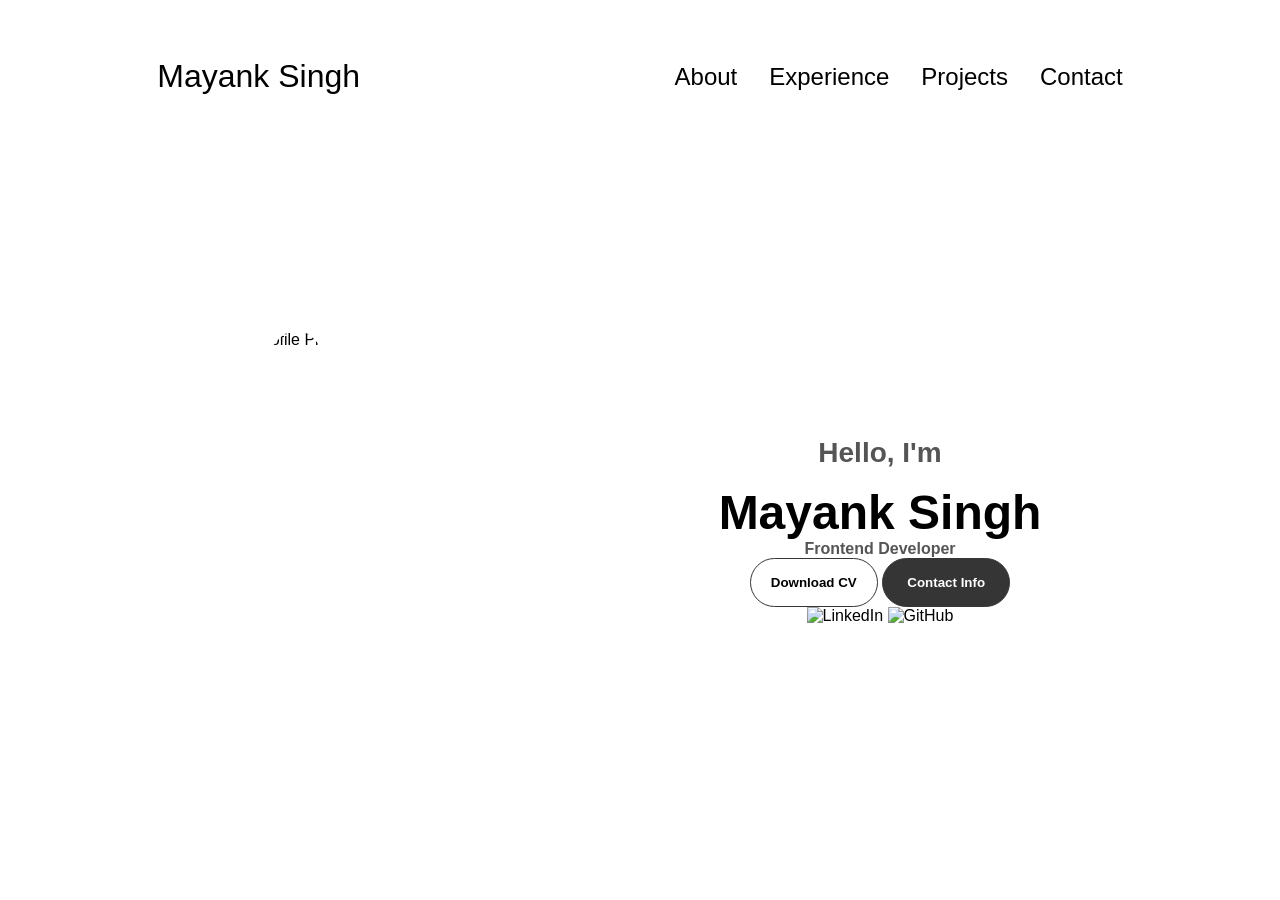
==== index.html @ 172399b9 "profile-icon" ====
<!DOCTYPE html>
<html lang="en">
<head>
    <meta charset="UTF-8">
    <meta name="viewport" content="width=device-width, initial-scale=1.0">
    <title>My Portfolio</title>
    <link rel="stylesheet" href="/style.css">
    <link rel="stylesheet" href="/mediaqueries.css">
</head>
<body>
    <nav id="desktop-nav">
        <div class="logo">Mayank Singh</div>
        <div>
            <ul class="nav-links">
                <li><a href="#about">About</a></li>
                <li><a href="#experience">Experience</a></li>
                <li><a href="#projects">Projects</a></li>
                <li><a href="#contact">Contact</a></li>
            </ul>
        </div>
    </nav>
    <nav id="hamburger-nav">
        <div class="logo">Mayank Singh</div>
        <div class="hamburger-menu">
            <div class="hamburger-icon" onclick="toggleMenu()">
                <span></span>
                <span></span>
                <span></span>
            </div>
            <div class="menu-links">
                <li><a href="#about" onclick="toggleMenu()">About</a></li>
                <li><a href="#experience" onclick="toggleMenu()">Experience</a></li>
                <li><a href="#projects" onclick="toggleMenu()">Projects</a></li>
                <li><a href="#contact" onclick="toggleMenu()">Contact</a></li>
            </div>
        </div>
    </nav>
    <section id="profile">
        <div class="section_pic-container">
            <img src="https://imgs.search.brave.com/y-E9HTFDpnMgEq_6qhZ66_zapUkq93mqFGYpYQMJyUY/rs:fit:860:0:0:0/g:ce/aHR0cHM6Ly93YWxs/cGFwZXJzLmNvbS9p/bWFnZXMvaGQvY29v/bC1wcm9maWxlLXBp/Y3R1cmVzLW1vbmtl/eS1mYWNlLTBqeHdt/cTZicG0zaHM5Y2Iu/anBn" alt="Profile Picture" id="profile-img">
        </div>
        <div class="section_text">
            <p class="section_text_p1">Hello, I'm</p>
            <h1 class="title">Mayank Singh</h1>
            <p class="section_text_p2">Frontend Developer</p>
            <div class="btn-conainer">
                <button class="btn btn-color-2">Download CV</button>
                <button class="btn btn-color-1">Contact Info</button>
            </div>
            <div id="social-container">
                <img src="https://imgs.search.brave.com/wqAbsiHRyb43tlhOu4LuTJ__bdHz9TPWfV0F_RDxjW0/rs:fit:860:0:0:0/g:ce/aHR0cHM6Ly9jZG4u/cGl4YWJheS5jb20v/cGhvdG8vMjAxNi8x/MS8xOC8xMS8xNi9z/b2NpYWwtMTgzNDAx/MV82NDAucG5n" alt="LinkedIn" class="icon">
                <img src="https://imgs.search.brave.com/POhcH6NrVt-nquNh_2vb5QDR-h5LNlC0YCgKepzijyQ/rs:fit:860:0:0:0/g:ce/aHR0cHM6Ly9jZG4u/cGl4YWJheS5jb20v/cGhvdG8vMjAyMS8w/OS8xMS8xMi8xNy9n/aXRodWItNjYxNTQ1/MV82NDAucG5n" alt="GitHub" class="icon">
            </div>
        </div>
    </section>
    <script src="/script.js"></script>
</body>
</html>
---- style.css ----
/* GENERAL STYLING */

* {
  margin: 0;
  padding: 0;
}

body {
  font-family: "poppins", sans-serif;
}

html {
  scroll-behavior: smooth;
}

p {
  color: rgb(85, 85, 85);
}

/* TRANSITIONS */

a, 
.btn {
  transition: all 300ms ease;
}

/* DESKTOP NAV */

nav, .nav-links {
  display: flex;
}

nav {
  justify-content: space-around;
  align-items: center;
  height: 17vh;
}

.nav-links {
  gap: 2rem;
  list-style: none;
  font-size: 1.5rem;
}

a {
  text-decoration: none;
  color: black;
  text-decoration-color: white;
}

a:hover {
  color: grey;
  text-decoration: underline;
  text-underline-offset: 1rem;
  text-decoration-color: rgb(181, 181, 181);
}

.logo {
  font-size: 2rem;
}
.logo:hover {
  cursor: default;
}

/* HAMBURGER MENU */

#hamburger-nav {
  display: none;
}

.hamburger-menu {
  position: relative;
  display: inline-block;
}

.hamburger-icon {
  display: flex;
  flex-direction: column;
  justify-content: space-between;
  height: 24px;
  width: 30px;
  cursor: pointer;
}

.hamburger-icon span {
  height: 2px;
  width: 100%;
  background-color: black;
  transition: all 0.3 ease-in-out;
}

.menu-links {
  position: absolute;
  top: 100%;
  right: 0;
  background-color: white;
  width: fit-content;
  max-height: 0;
  overflow: hidden;
  transition: all 0.3s ease-in-out;
}

.menu-links a {
  display: block;
  padding: 10px;
  text-align: center;
  font-size: 1.5rem;
  color: black;
  text-decoration: none;
  transition: all 0.3s ease-in-out;
}

.menu-links li {
  list-style: none;
}

.menu-links.open {
  max-height: 300px;
}

.hamburger-icon.open span:first-child {
  transform: rotate(45deg) translate(10px, 5px);
}

.hamburger-icon.open span:nth-child(2) {
  opacity: 0;
}

.hamburger-icon.open span:last-child {
  transform: rotate(-45deg) translate(10px, -5px);
}

.hamburger-icon span:first-child {
  transform: none;
}

.hamburger-icon span:first-child {
  opacity: 1;
}

.hamburger-icon span:first-child {
  transform: none;
}


/* SECTION */

section {
  padding-top: 4vh;
  height: 96vh;
  margin: 0 10rem;
  box-sizing: border-box;
  min-height: fit-content;
}

.section-container {
  display: flex;
}

/* PROFILE SECTION */

#profile {
  display: flex;
  justify-content: center;
  gap: 5rem;
  height: 80vh;
}

.section_pic-container {
  display: flex;
  height: 400px;
  width: 400px;
  margin: auto 0;
}

#profile-img {
  border-radius: 48%;
}

.section_text {
  align-self: center;
  text-align: center;
}

.section_text p {
  font-weight: 600;
}

.section_text_p1 {
  text-align: center;
}

.section_text_p1 {
  font-size: 1.75rem;
  margin-bottom: 1rem;
}

.title {
  font-size: 3rem;
  text-align: center;
}

#social-containers {
  display: flex;
  justify-content: center;
  margin-top: 1rem;
  gap: 1rem;
}

/* ICONS */

.icon {
  cursor: pointer;
  height: 2rem;
}

/* BUTTONS */

.btn-container {
  display: flex;
  justify-content: center;
  gap: 1rem;
}

.btn {
  font-weight: 600;
  transition: all 300ms ease;
  padding: 1rem;
  width: 8rem;
  border-radius: 2rem;
}

.btn-color-1, .btn-color-2 {
  border: rgb(53, 53, 53) 0.1rem solid;
}

.btn-color-1:hover , .btn-color-2:hover {
  cursor: pointer;
}

.btn-color-1, .btn-color-2:hover {
  background: rgb(53, 53, 53);
  color: white;
}

.btn-color-1:hover {
  background: rgb(0, 0, 0);
}

.btn-color-2 {
  background: none;
}
---- mediaqueries.css ----
@media screen  and (max-width: 1200px) {
  #desktop-nav {
    display: none;
  }

  #hamburger-nav {
    display: flex;
  }
    
}
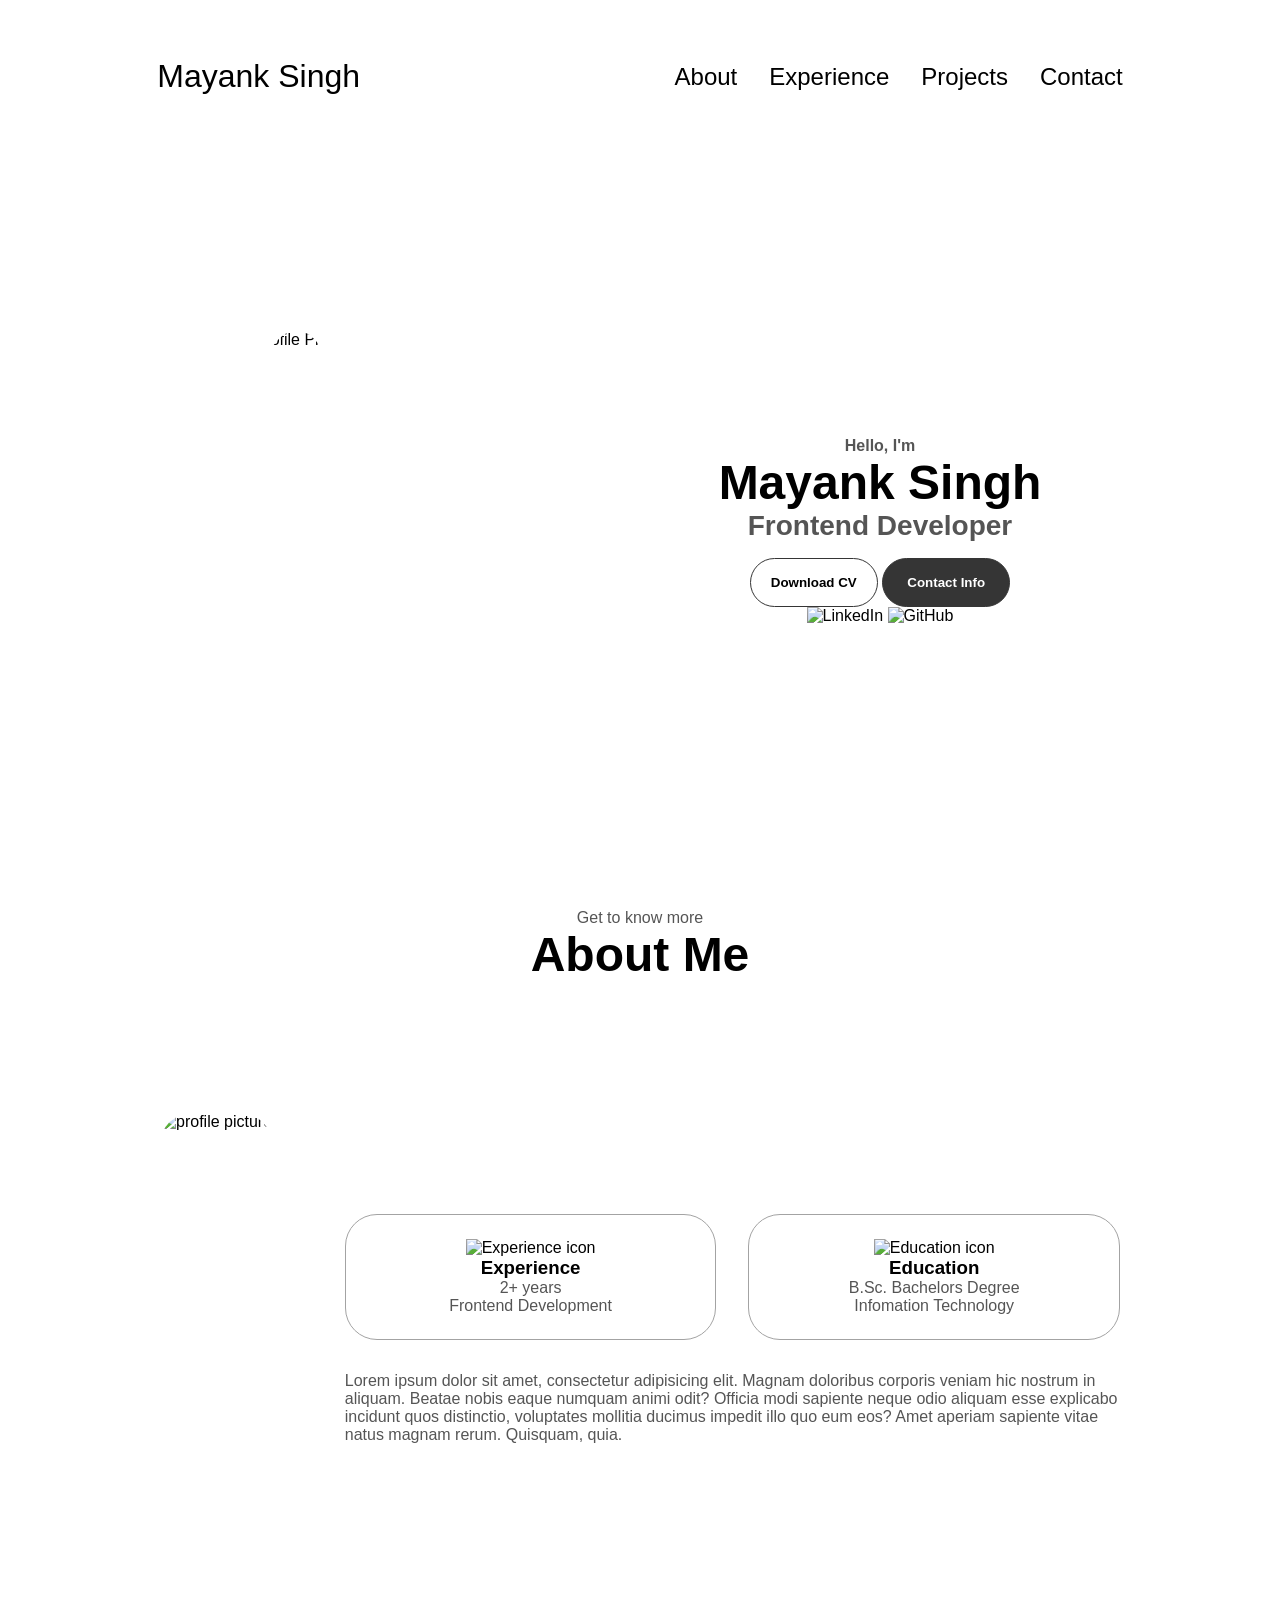
==== commit ac41ef89: "about page" ====
--- a/index.html
+++ b/index.html
@@ -48,8 +48,34 @@
                 <button class="btn btn-color-1">Contact Info</button>
             </div>
             <div id="social-container">
-                <img src="https://imgs.search.brave.com/wqAbsiHRyb43tlhOu4LuTJ__bdHz9TPWfV0F_RDxjW0/rs:fit:860:0:0:0/g:ce/aHR0cHM6Ly9jZG4u/cGl4YWJheS5jb20v/cGhvdG8vMjAxNi8x/MS8xOC8xMS8xNi9z/b2NpYWwtMTgzNDAx/MV82NDAucG5n" alt="LinkedIn" class="icon">
+                <img src="https://imgs.search.brave.com/DdD8HeJRK1cbJ3YNkn054fh0SR1K92XXqyquVErreJo/rs:fit:860:0:0:0/g:ce/aHR0cHM6Ly9pbWcu/aWNvbnM4LmNvbS9n/bHlwaC1uZXVlLzEy/MDAvbGlua2VkaW4u/anBn" alt="LinkedIn" class="icon">
                 <img src="https://imgs.search.brave.com/POhcH6NrVt-nquNh_2vb5QDR-h5LNlC0YCgKepzijyQ/rs:fit:860:0:0:0/g:ce/aHR0cHM6Ly9jZG4u/cGl4YWJheS5jb20v/cGhvdG8vMjAyMS8w/OS8xMS8xMi8xNy9n/aXRodWItNjYxNTQ1/MV82NDAucG5n" alt="GitHub" class="icon">
+            </div>
+        </div>
+    </section>
+    <section id="about">
+        <p class="section_text_p1">Get to know more</p>
+        <h1 class="title">About Me</h1>
+        <div class="section-container">
+            <div class="section_pic-container">
+                <img src="https://imgs.search.brave.com/y-E9HTFDpnMgEq_6qhZ66_zapUkq93mqFGYpYQMJyUY/rs:fit:860:0:0:0/g:ce/aHR0cHM6Ly93YWxs/cGFwZXJzLmNvbS9p/bWFnZXMvaGQvY29v/bC1wcm9maWxlLXBp/Y3R1cmVzLW1vbmtl/eS1mYWNlLTBqeHdt/cTZicG0zaHM5Y2Iu/anBn" alt="profile picture" class="about-pic">
+            </div>
+            <div class="about-details-container">
+                <div class="about-container">
+                    <div class="details-container">
+                        <img src="" alt="Experience icon" class="icon">
+                        <h3>Experience</h3>
+                        <p>2+ years <br>Frontend Development</p>
+                    </div>
+                    <div class="details-container">
+                        <img src="" alt="Education icon" class="icon">
+                        <h3>Education</h3>
+                        <p>B.Sc. Bachelors Degree<br>Infomation Technology</p>
+                    </div>
+                </div>
+                <div class="text-container">
+                    <p>Lorem ipsum dolor sit amet, consectetur adipisicing elit. Magnam doloribus corporis veniam hic nostrum in aliquam. Beatae nobis eaque numquam animi odit? Officia modi sapiente neque odio aliquam esse explicabo incidunt quos distinctio, voluptates mollitia ducimus impedit illo quo eum eos? Amet aperiam sapiente vitae natus magnam rerum. Quisquam, quia.</p>
+                </div>
             </div>
         </div>
     </section>
--- a/style.css
+++ b/style.css
@@ -190,7 +190,7 @@
   text-align: center;
 }
 
-.section_text_p1 {
+.section_text_p2 {
   font-size: 1.75rem;
   margin-bottom: 1rem;
 }
@@ -250,3 +250,63 @@
 .btn-color-2 {
   background: none;
 }
+
+.btn-color-2:hover {
+  border: rgb(255, 255, 255) 0.1rem solid;
+}
+
+.btn-container {
+  gap: 1rem;
+}
+
+/* ABOUT SECTION */
+
+#about {
+  position: relative;
+}
+
+.about-container {
+  gap: 2rem;
+  margin-bottom: 2rem;
+  margin-top: 2rem;
+}
+
+.about-details-container {
+  justify-content: center;
+  flex-direction: column;
+}
+
+.about-container, .about-details-container {
+  display: flex;
+}
+
+.about-pic {
+  border-radius: 2rem;
+}
+
+.arrow {
+  position: absolute;
+  right: -5rem;
+  bottom: 2.5rem;
+}
+
+.details-container {
+  padding: 1.5rem;
+  flex: 1;
+  background: white;
+  border-radius: 2rem;
+  border: rgb(53, 53, 53) 0.1rem solid;
+  border-color: rgb(163, 163, 163);
+  text-align: center;
+}
+
+.section-container {
+  gap: 4rem;
+  height: 80%;
+}
+
+.section_pic-container {
+  height: 400px;
+  width: 400px;
+  margin: auto 0;
+}
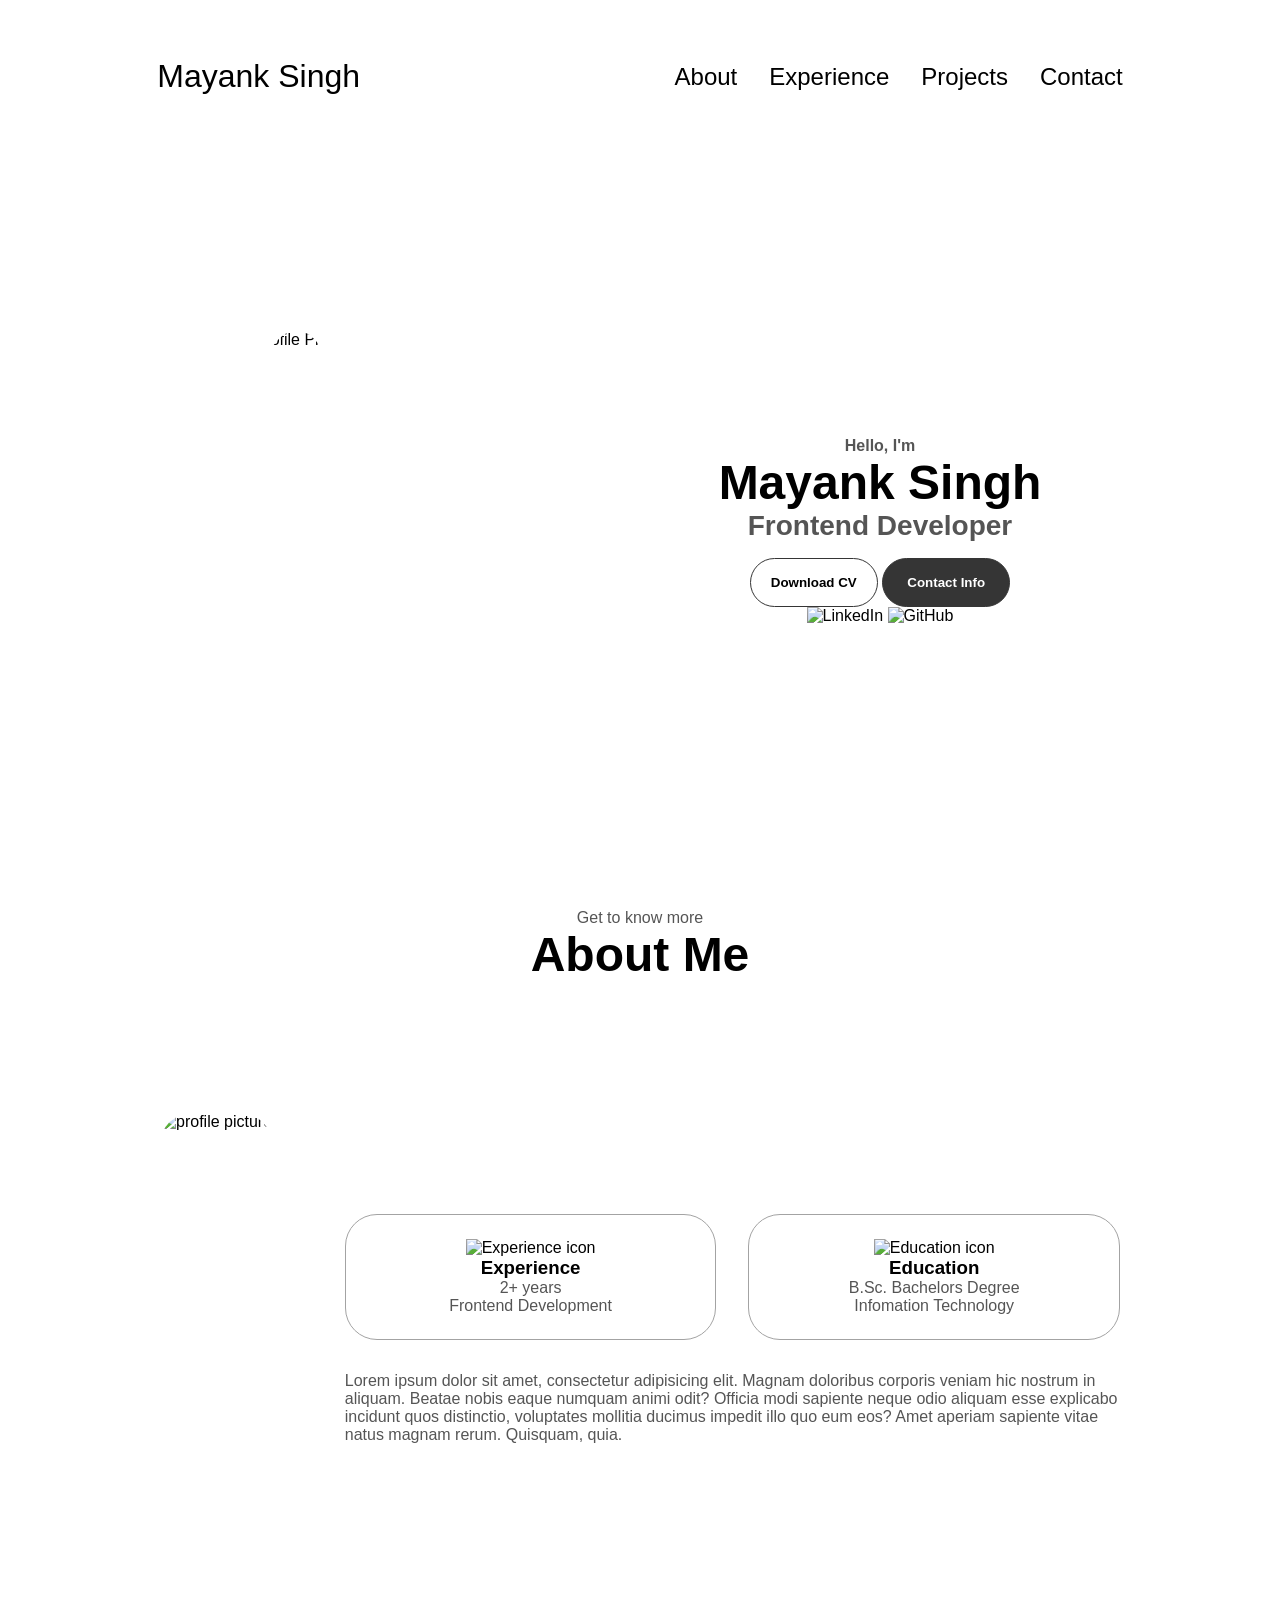
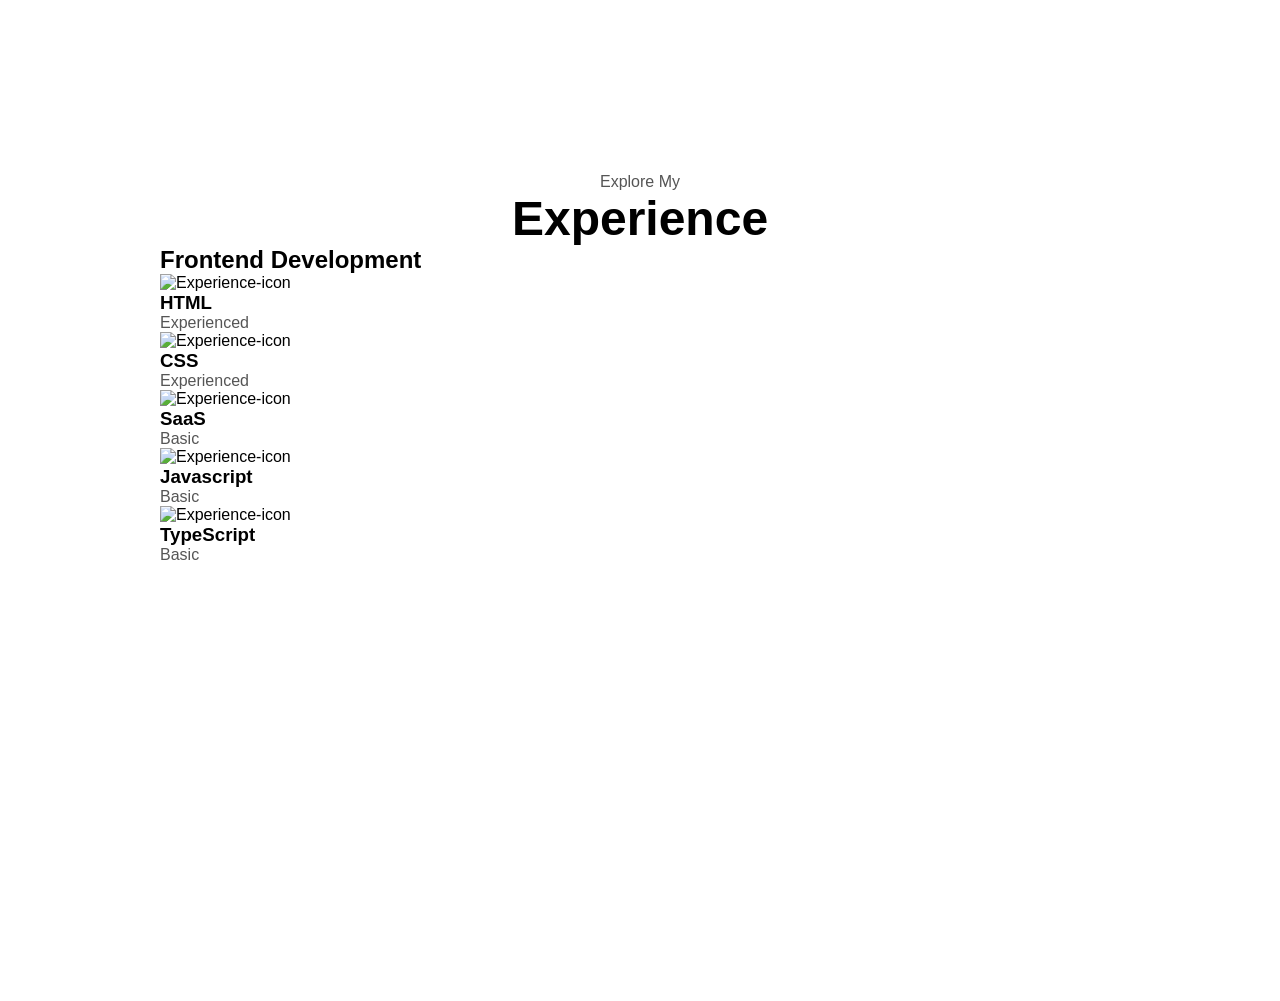
==== commit 23cd462f: "Experienced" ====
--- a/index.html
+++ b/index.html
@@ -79,6 +79,54 @@
             </div>
         </div>
     </section>
+    <section id="experience">
+        <p class="section_text_p1">Explore My</p>
+        <h1 class="title">Experience</h1>
+        <div class="experience-details-container">
+            <div class="about-containers">
+                <div class="details-continers">
+                    <h2 class="experience-sub-title">Frontend Development</h2>
+                    <div class="article-container">
+                        <article>
+                            <img src="" alt="Experience-icon" class="icon">
+                            <div>
+                                <h3>HTML</h3>
+                                <p>Experienced</p>
+                            </div>
+                        </article>
+                        <article>
+                            <img src="" alt="Experience-icon" class="icon">
+                            <div>
+                                <h3>CSS</h3>
+                                <p>Experienced</p>
+                            </div>
+                        </article>
+                        <article>
+                            <img src="" alt="Experience-icon" class="icon">
+                            <div>
+                                <h3>SaaS</h3>
+                                <p>Basic</p>
+                            </div>
+                        </article>
+                        <article>
+                            <img src="" alt="Experience-icon" class="icon">
+                            <div>
+                                <h3>Javascript</h3>
+                                <p>Basic</p>
+                            </div>
+                        </article>
+                        <article>
+                            <img src="" alt="Experience-icon" class="icon">
+                            <div>
+                                <h3>TypeScript</h3>
+                                <p>Basic</p>
+                            </div>
+                        </article>
+                    </div>
+                </div>
+            </div>
+        </div>
+    </section>
     <script src="/script.js"></script>
 </body>
-</html>+</html>
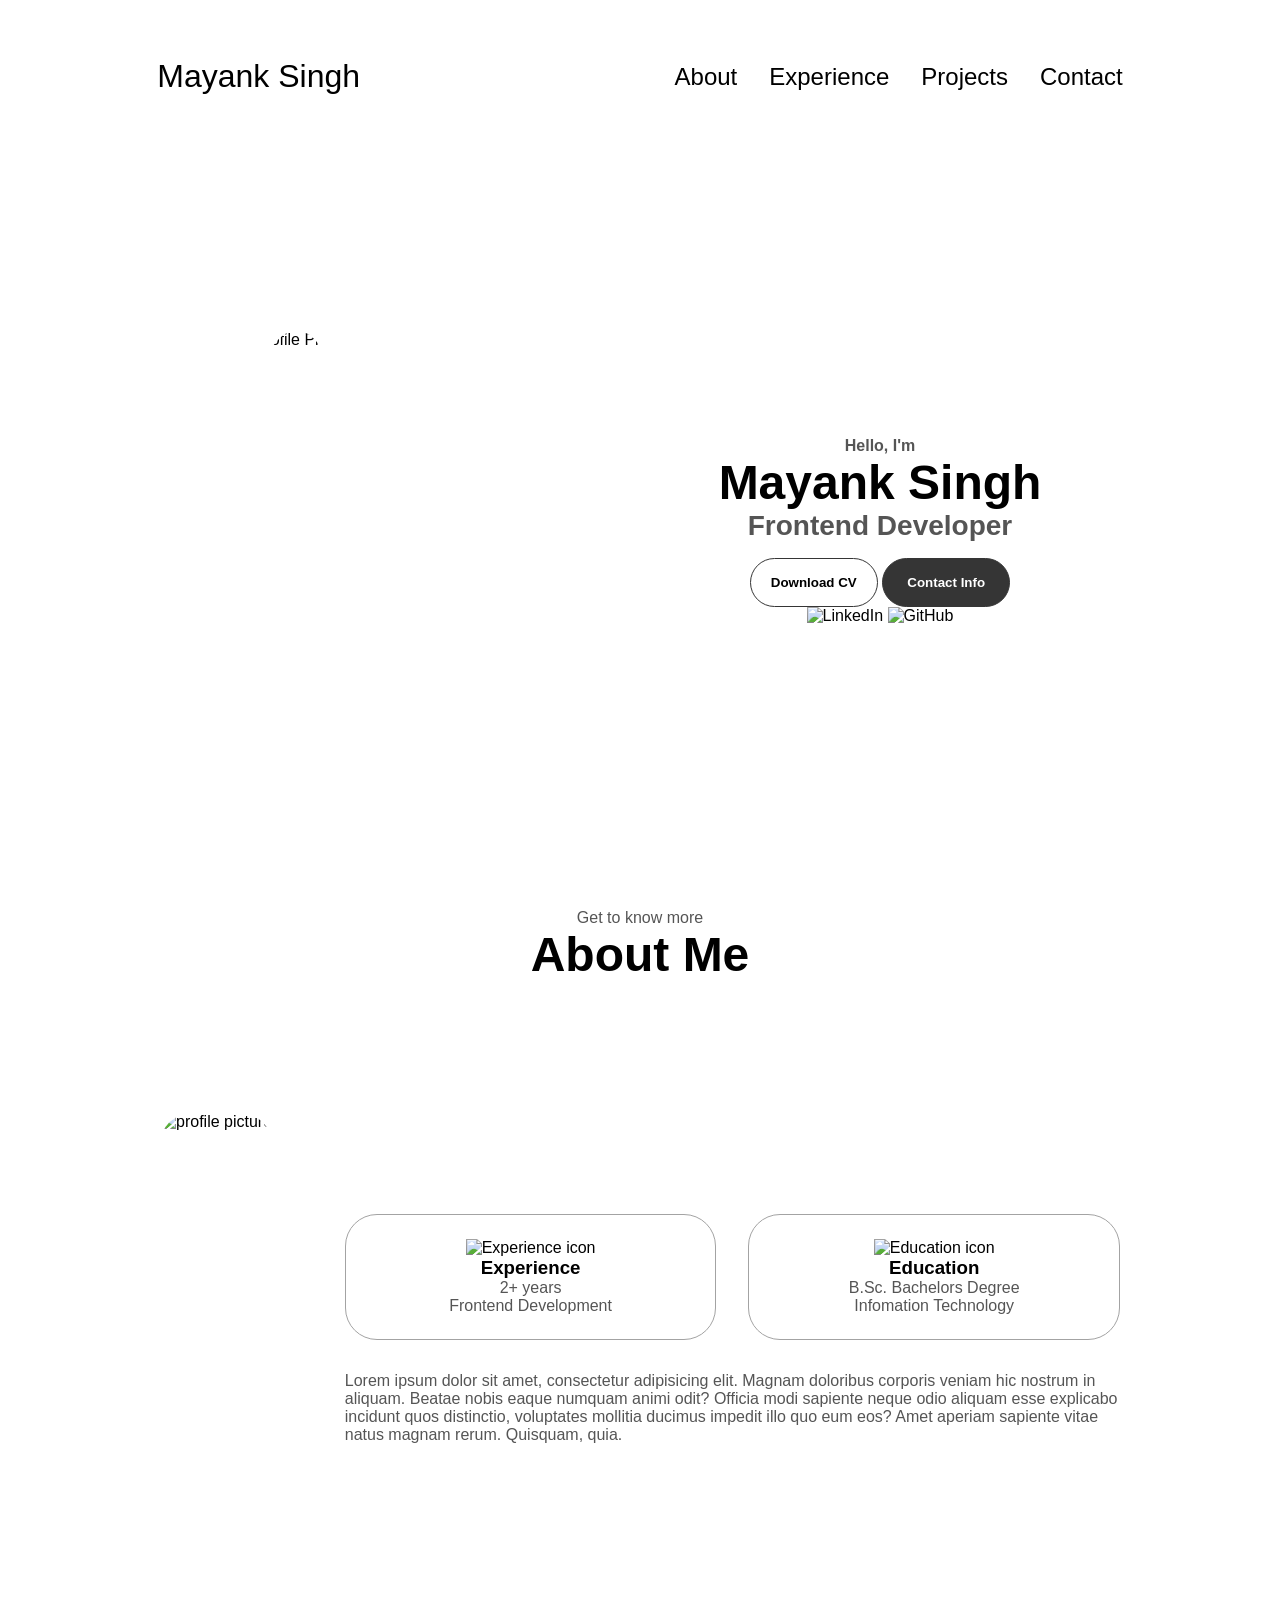
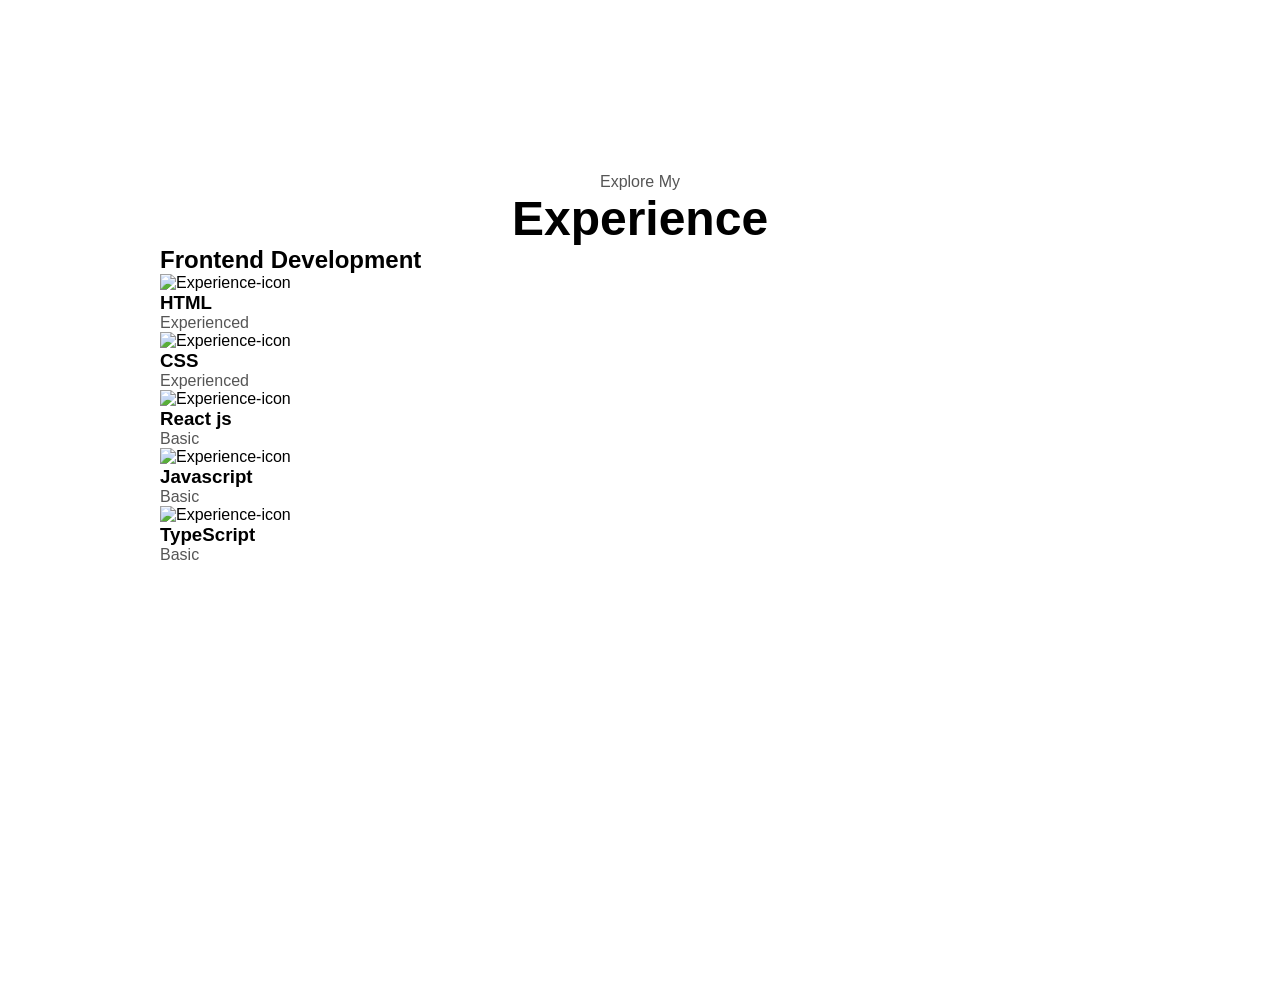
==== commit d2553d4d: "Update index.html" ====
--- a/index.html
+++ b/index.html
@@ -104,7 +104,7 @@
                         <article>
                             <img src="" alt="Experience-icon" class="icon">
                             <div>
-                                <h3>SaaS</h3>
+                                <h3>React js</h3>
                                 <p>Basic</p>
                             </div>
                         </article>
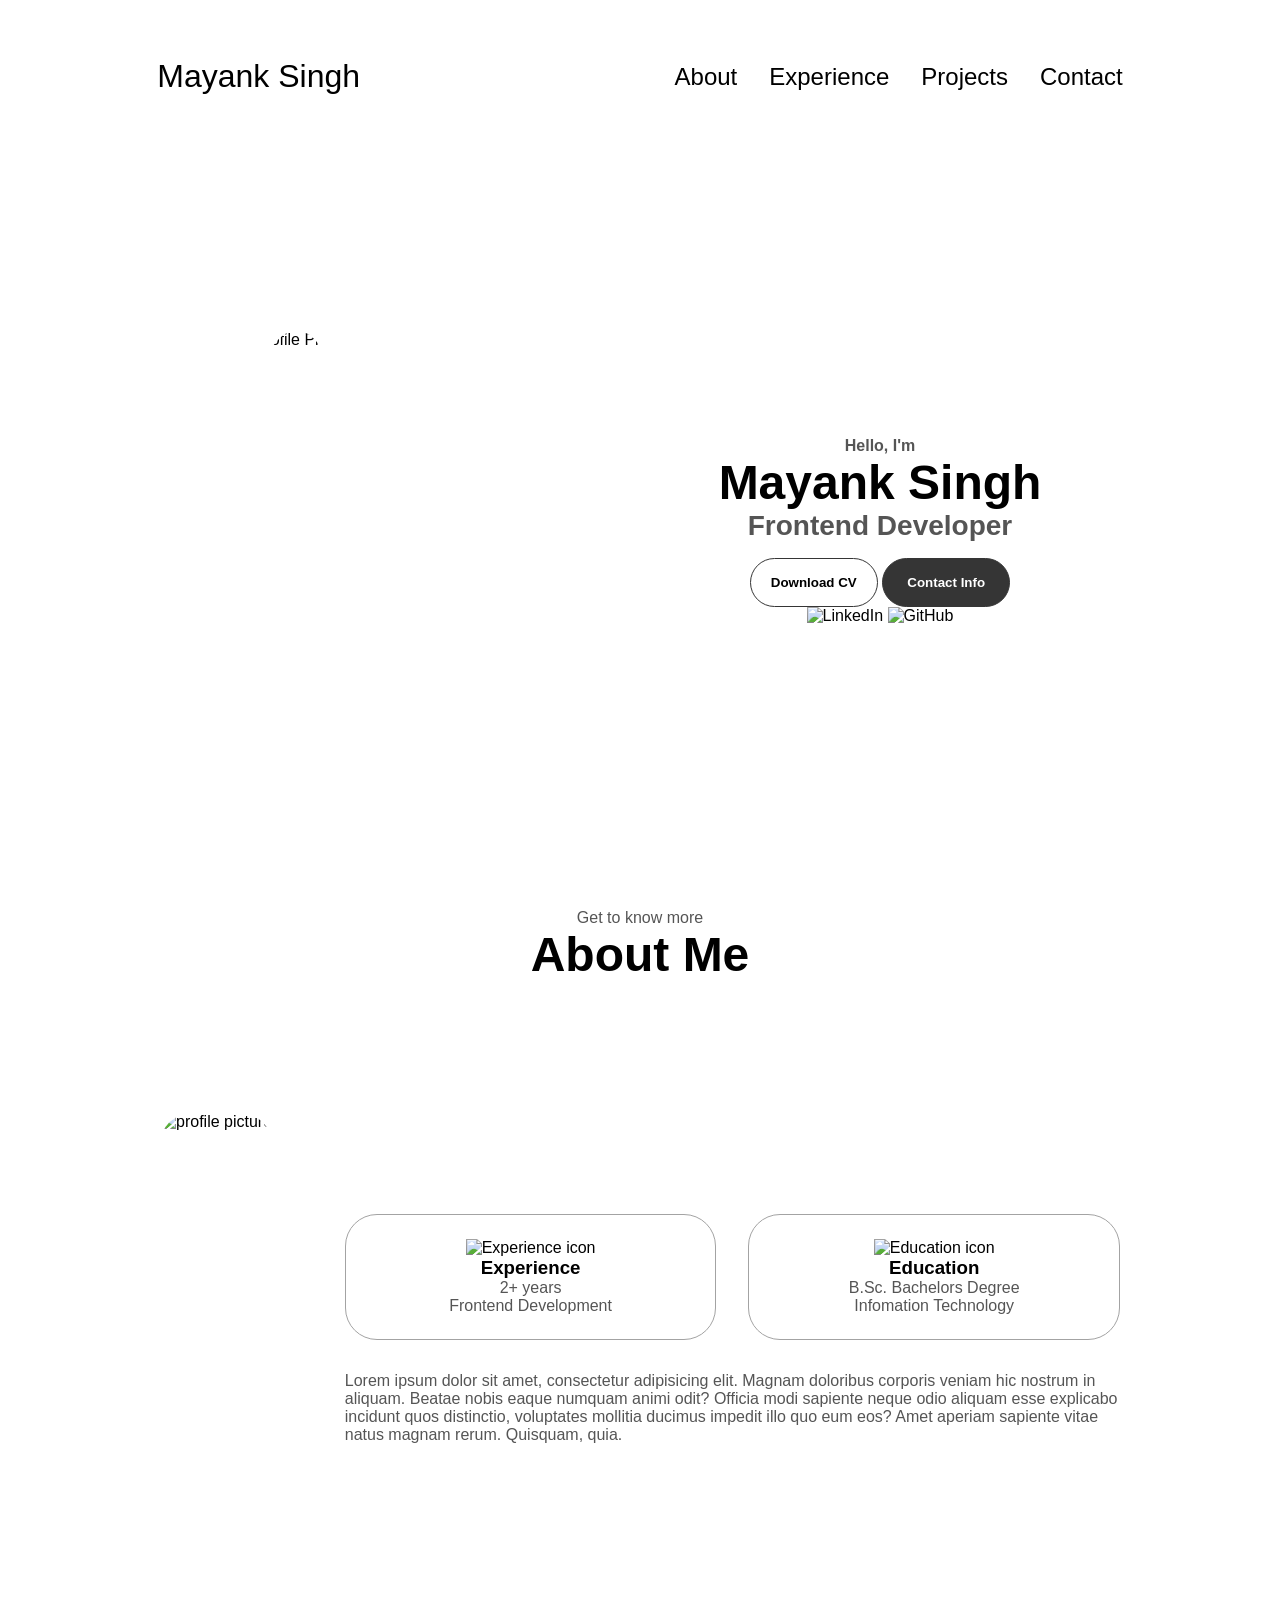
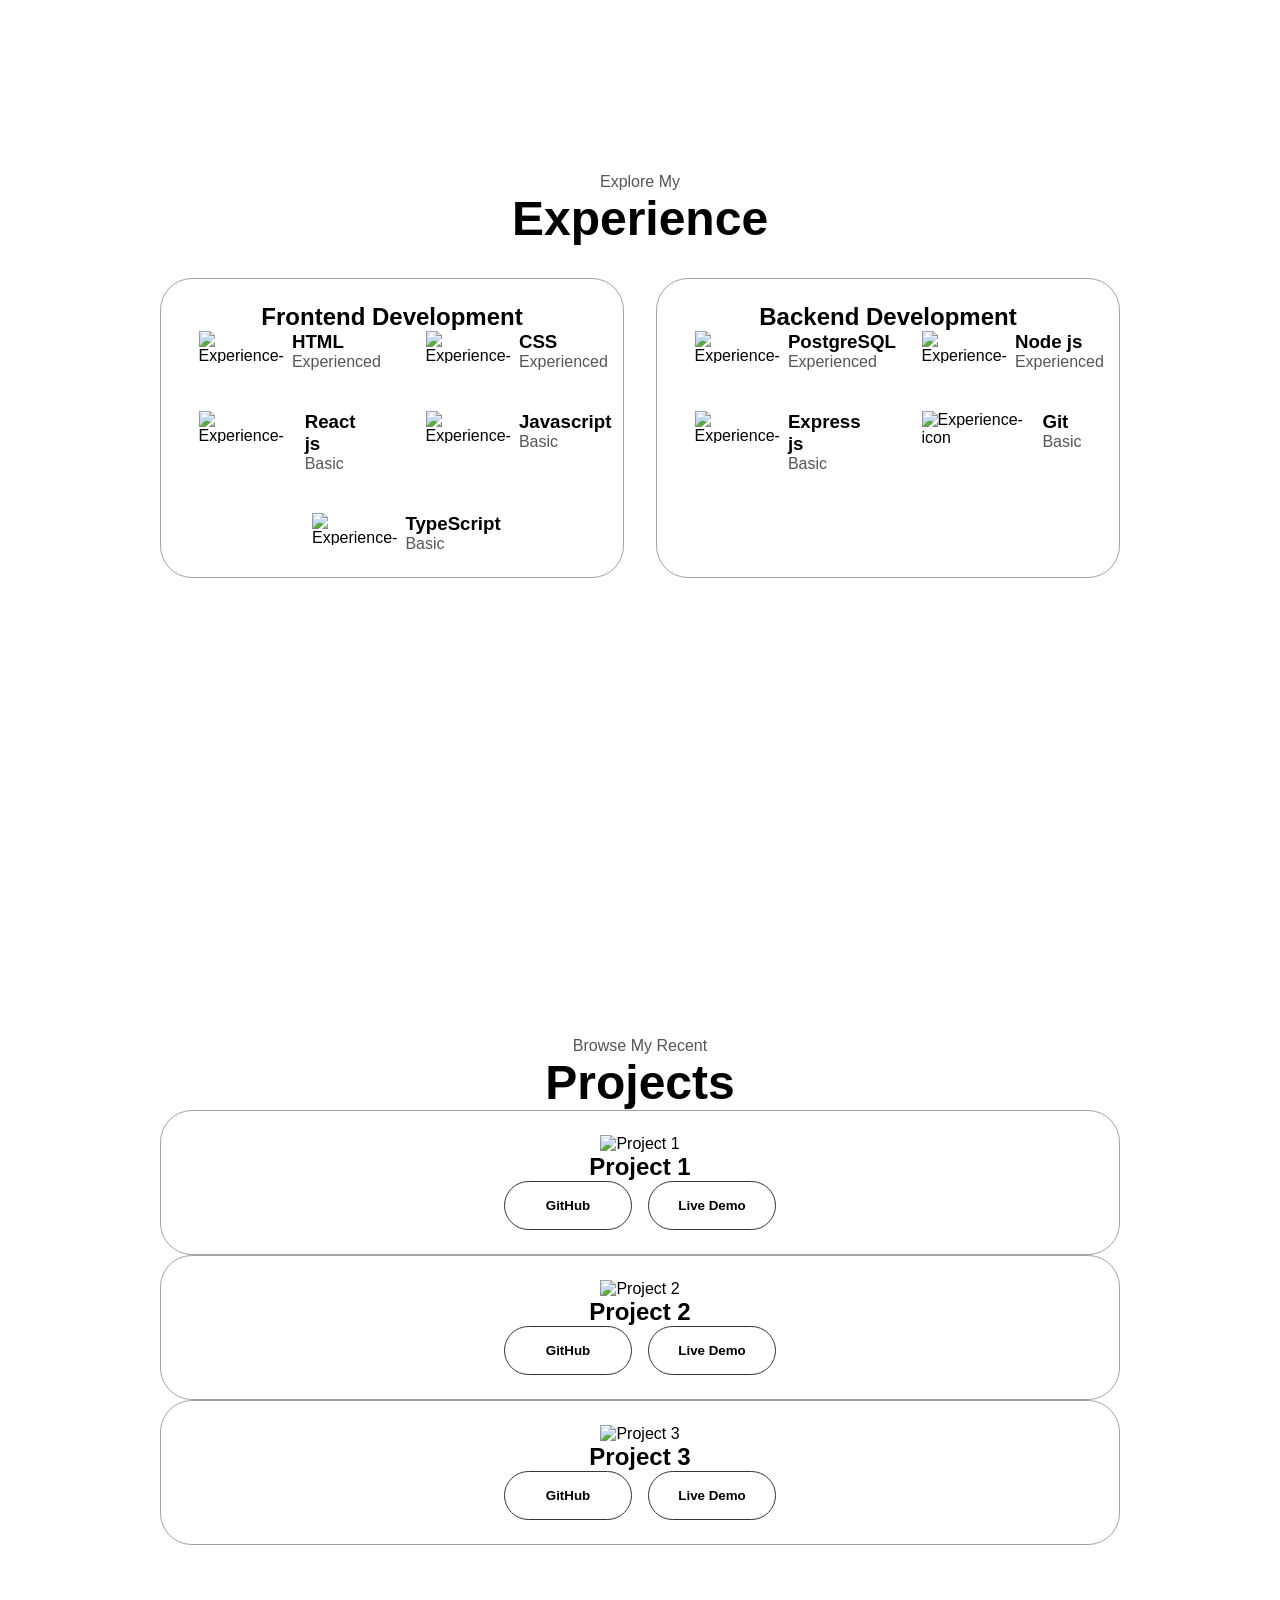
==== commit a608954e: "project section" ====
--- a/index.html
+++ b/index.html
@@ -83,8 +83,8 @@
         <p class="section_text_p1">Explore My</p>
         <h1 class="title">Experience</h1>
         <div class="experience-details-container">
-            <div class="about-containers">
-                <div class="details-continers">
+            <div class="about-container">
+                <div class="details-container">
                     <h2 class="experience-sub-title">Frontend Development</h2>
                     <div class="article-container">
                         <article>
@@ -123,6 +123,87 @@
                             </div>
                         </article>
                     </div>
+                </div>
+                <div class="details-container">
+                    <h2 class="experience-sub-title">Backend Development</h2>
+                    <div class="article-container">
+                        <article>
+                            <img src="" alt="Experience-icon" class="icon">
+                            <div>
+                                <h3>PostgreSQL</h3>
+                                <p>Experienced</p>
+                            </div>
+                        </article>
+                        <article>
+                            <img src="" alt="Experience-icon" class="icon">
+                            <div>
+                                <h3>Node js</h3>
+                                <p>Experienced</p>
+                            </div>
+                        </article>
+                        <article>
+                            <img src="" alt="Experience-icon" class="icon">
+                            <div>
+                                <h3>Express js</h3>
+                                <p>Basic</p>
+                            </div>
+                        </article>
+                        <article>
+                            <img src="" alt="Experience-icon" class="icon">
+                            <div>
+                                <h3>Git</h3>
+                                <p>Basic</p>
+                            </div>
+                        </article>
+                    </div>
+                </div>
+            </div>
+        </div>
+    </section>
+    <section id="projects">
+        <p class="section_text_p1">Browse My Recent</p>
+        <h1 class="title">Projects</h1>
+        <div class="experience-details-container">
+            <div class="details-container color-container">
+                <div class="article-container">
+                    <img src="https://imgs.search.brave.com/y-E9HTFDpnMgEq_6qhZ66_zapUkq93mqFGYpYQMJyUY/rs:fit:860:0:0:0/g:ce/aHR0cHM6Ly93YWxs/cGFwZXJzLmNvbS9p/bWFnZXMvaGQvY29v/bC1wcm9maWxlLXBp/Y3R1cmVzLW1vbmtl/eS1mYWNlLTBqeHdt/cTZicG0zaHM5Y2Iu/anBn" alt="Project 1" class="project-img">
+                </div>
+                <h2 class="experience-sub-title project-title">Project 1</h2>
+                <div class="btn-container">
+                    <button class="btn btn-color-2 project-btn" onclick="location.href=''">
+                        GitHub
+                    </button>
+                    <button class="btn btn-color-2 project-btn" onclick="location.href=''">
+                        Live Demo
+                    </button>
+                </div>
+            </div>
+            <div class="details-container color-container">
+                <div class="article-container">
+                    <img src="https://imgs.search.brave.com/y-E9HTFDpnMgEq_6qhZ66_zapUkq93mqFGYpYQMJyUY/rs:fit:860:0:0:0/g:ce/aHR0cHM6Ly93YWxs/cGFwZXJzLmNvbS9p/bWFnZXMvaGQvY29v/bC1wcm9maWxlLXBp/Y3R1cmVzLW1vbmtl/eS1mYWNlLTBqeHdt/cTZicG0zaHM5Y2Iu/anBn" alt="Project 2" class="project-img">
+                </div>
+                <h2 class="experience-sub-title project-title">Project 2</h2>
+                <div class="btn-container">
+                    <button class="btn btn-color-2 project-btn" onclick="location.href=''">
+                        GitHub
+                    </button>
+                    <button class="btn btn-color-2 project-btn" onclick="location.href=''">
+                        Live Demo
+                    </button>
+                </div>
+            </div>
+            <div class="details-container color-container">
+                <div class="article-container">
+                    <img src="https://imgs.search.brave.com/y-E9HTFDpnMgEq_6qhZ66_zapUkq93mqFGYpYQMJyUY/rs:fit:860:0:0:0/g:ce/aHR0cHM6Ly93YWxs/cGFwZXJzLmNvbS9p/bWFnZXMvaGQvY29v/bC1wcm9maWxlLXBp/Y3R1cmVzLW1vbmtl/eS1mYWNlLTBqeHdt/cTZicG0zaHM5Y2Iu/anBn" alt="Project 3" class="project-img">
+                </div>
+                <h2 class="experience-sub-title project-title">Project 3</h2>
+                <div class="btn-container">
+                    <button class="btn btn-color-2 project-btn" onclick="location.href=''">
+                        GitHub
+                    </button>
+                    <button class="btn btn-color-2 project-btn" onclick="location.href=''">
+                        Live Demo
+                    </button>
                 </div>
             </div>
         </div>
--- a/style.css
+++ b/style.css
@@ -309,4 +309,46 @@
   height: 400px;
   width: 400px;
   margin: auto 0;
-}+}
+
+/* EXPREIENCE SECTION */
+
+#experience {
+  position: relative;
+}
+
+.experience {
+  color: rgb(85, 85, 85);
+  font-weight: 600;
+  font-size: 1.75rem;
+  margin-bottom: 2rem;
+}
+
+.experience-details-container {
+  display: flex;
+  justify-content: center;
+  flex-direction: column;
+}
+
+.article-container {
+  display: flex;
+  text-align: initial;
+  flex-wrap: wrap;
+  flex-direction: row;
+  gap: 2.5rem;
+  justify-content: space-around;
+}
+
+article {
+  display: flex;
+  width: 10rem;
+  justify-content: space-around;
+  gap: 0.5rem;
+}
+
+article .icon {
+  cursor: pointer;
+}
+
+/* PROJECTS SECTION */
+
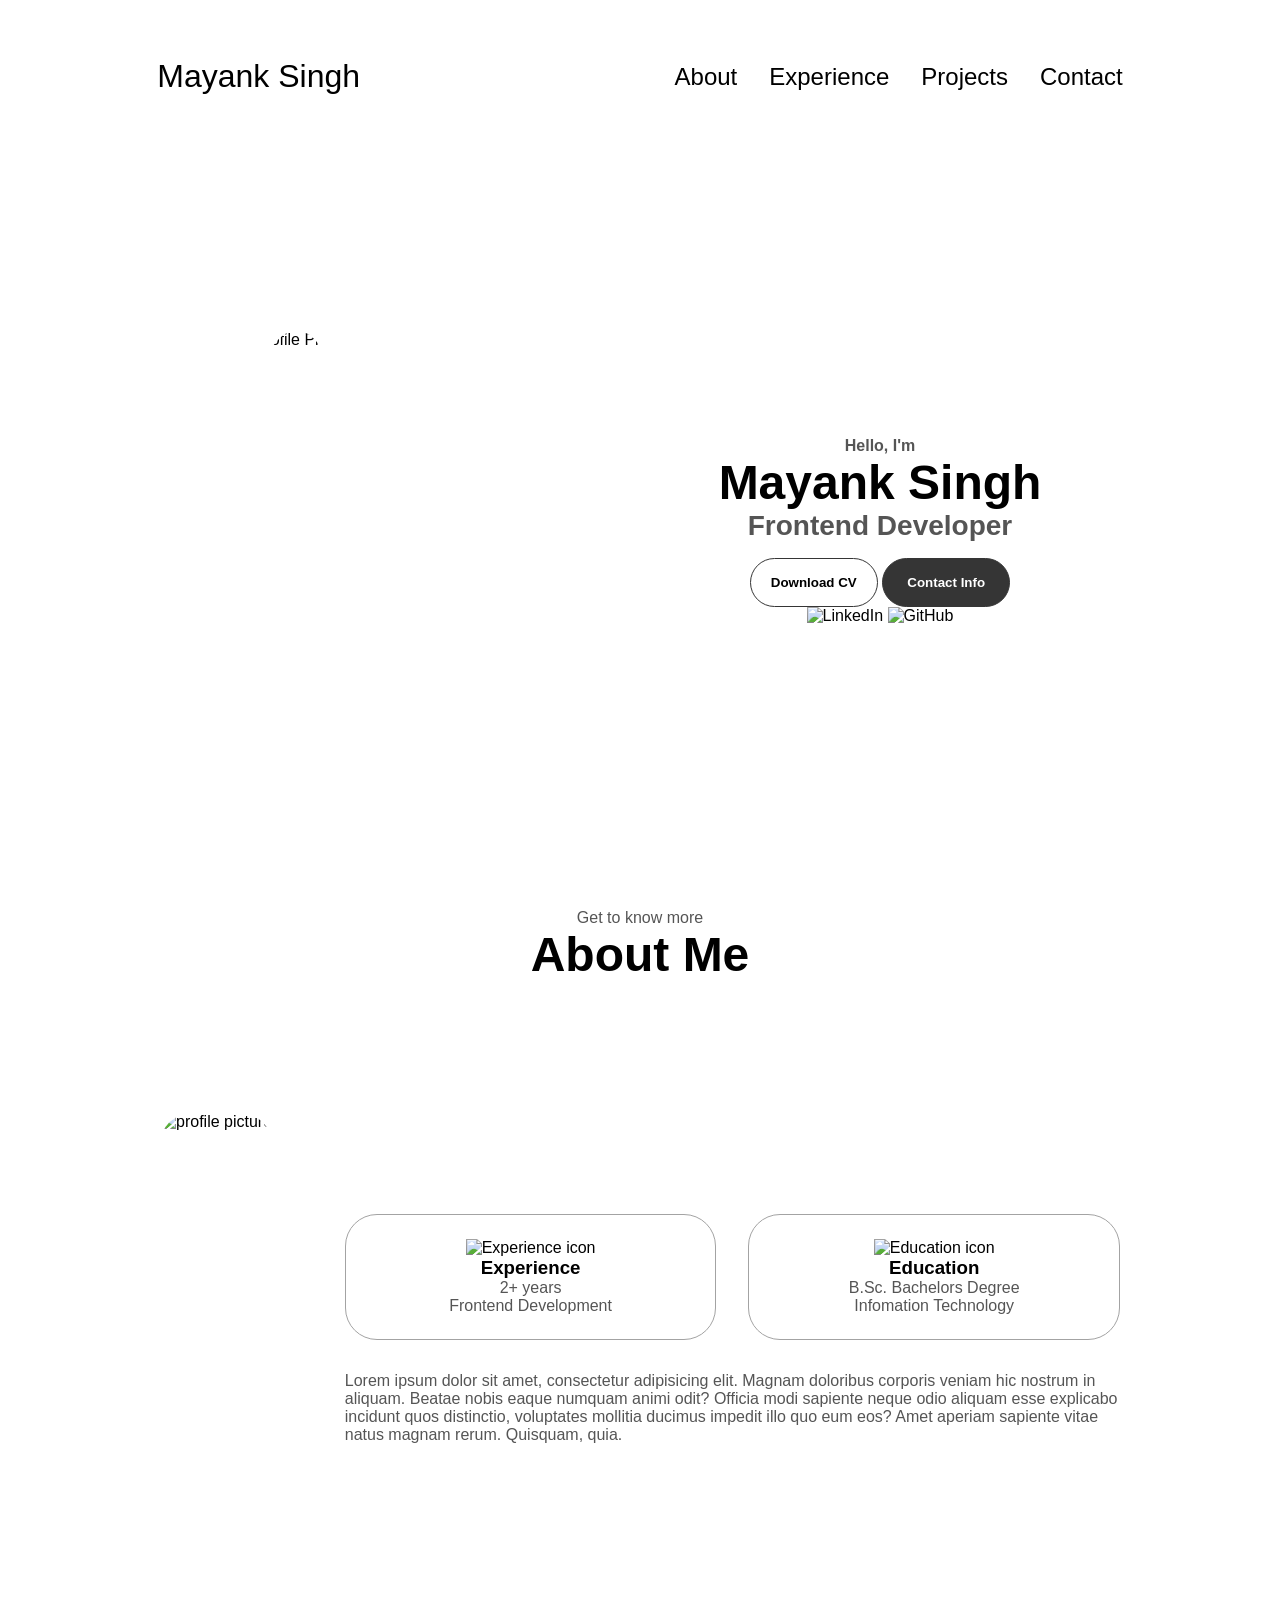
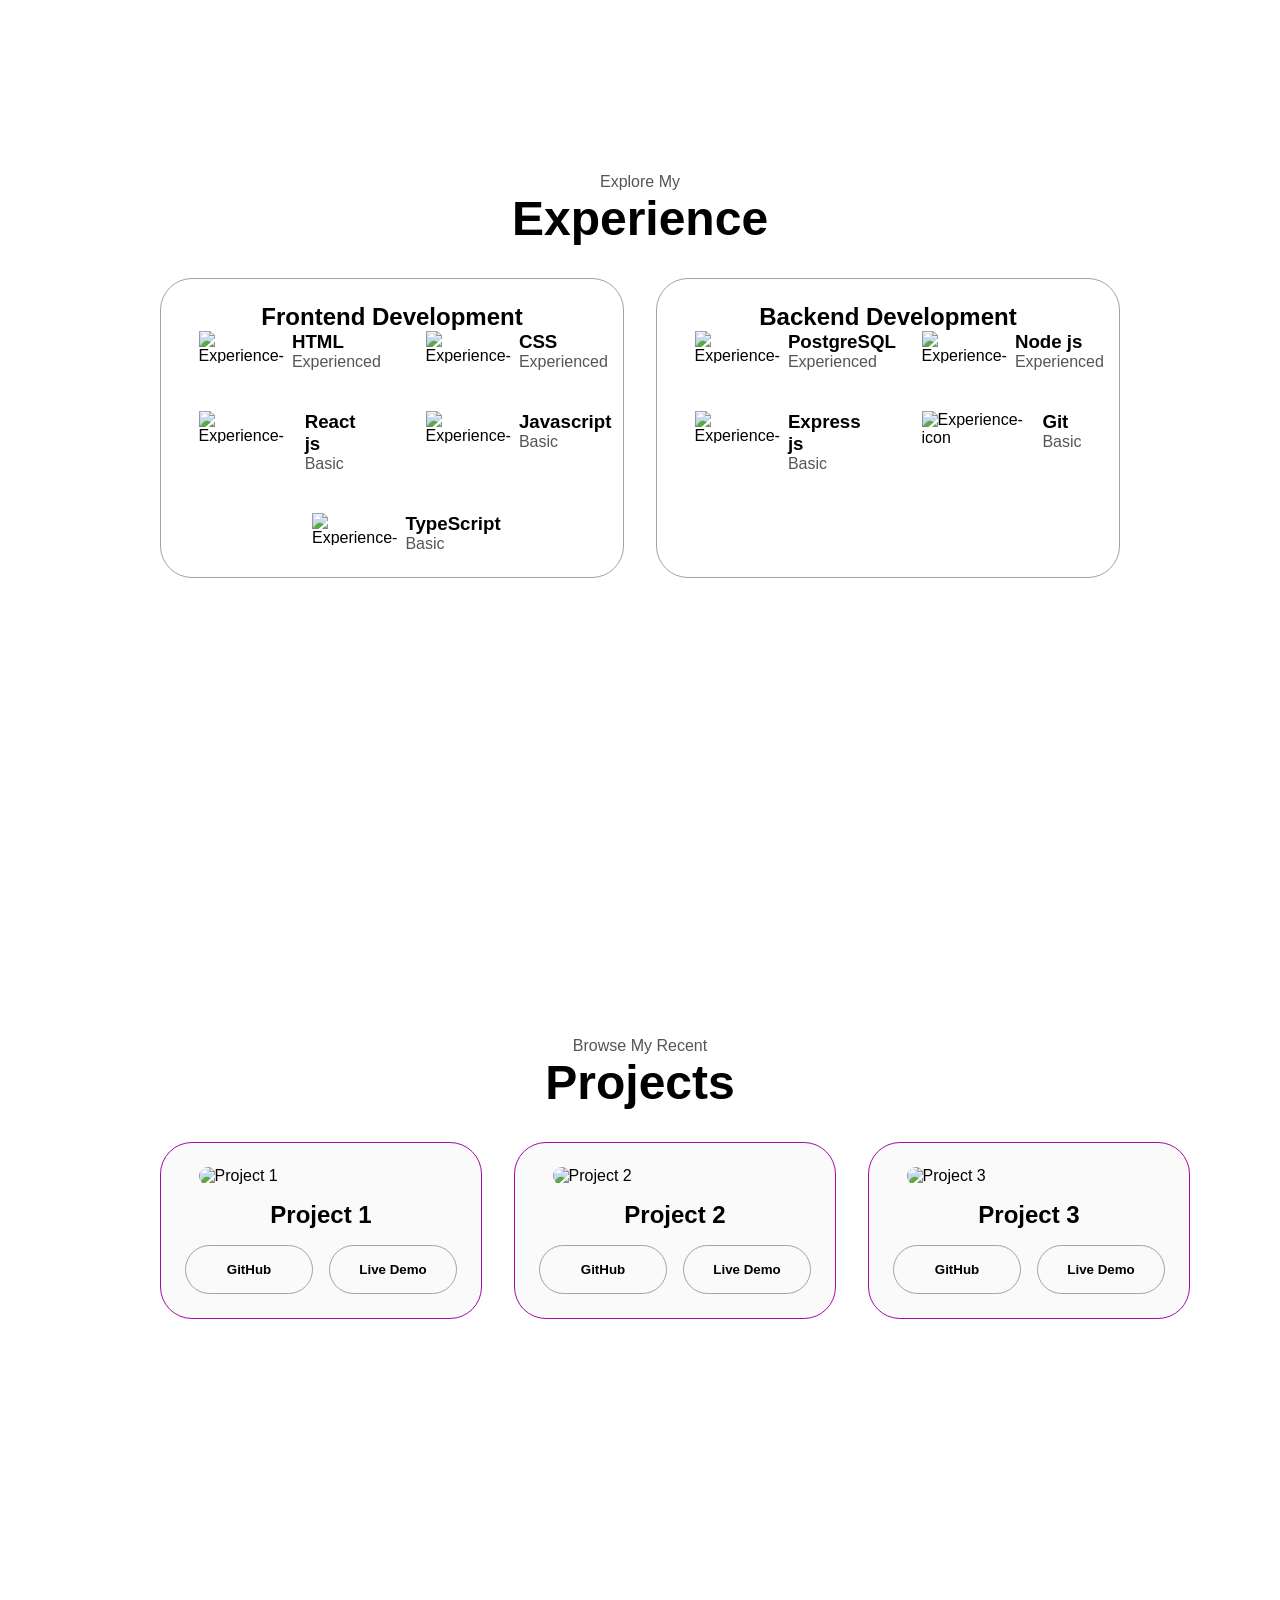
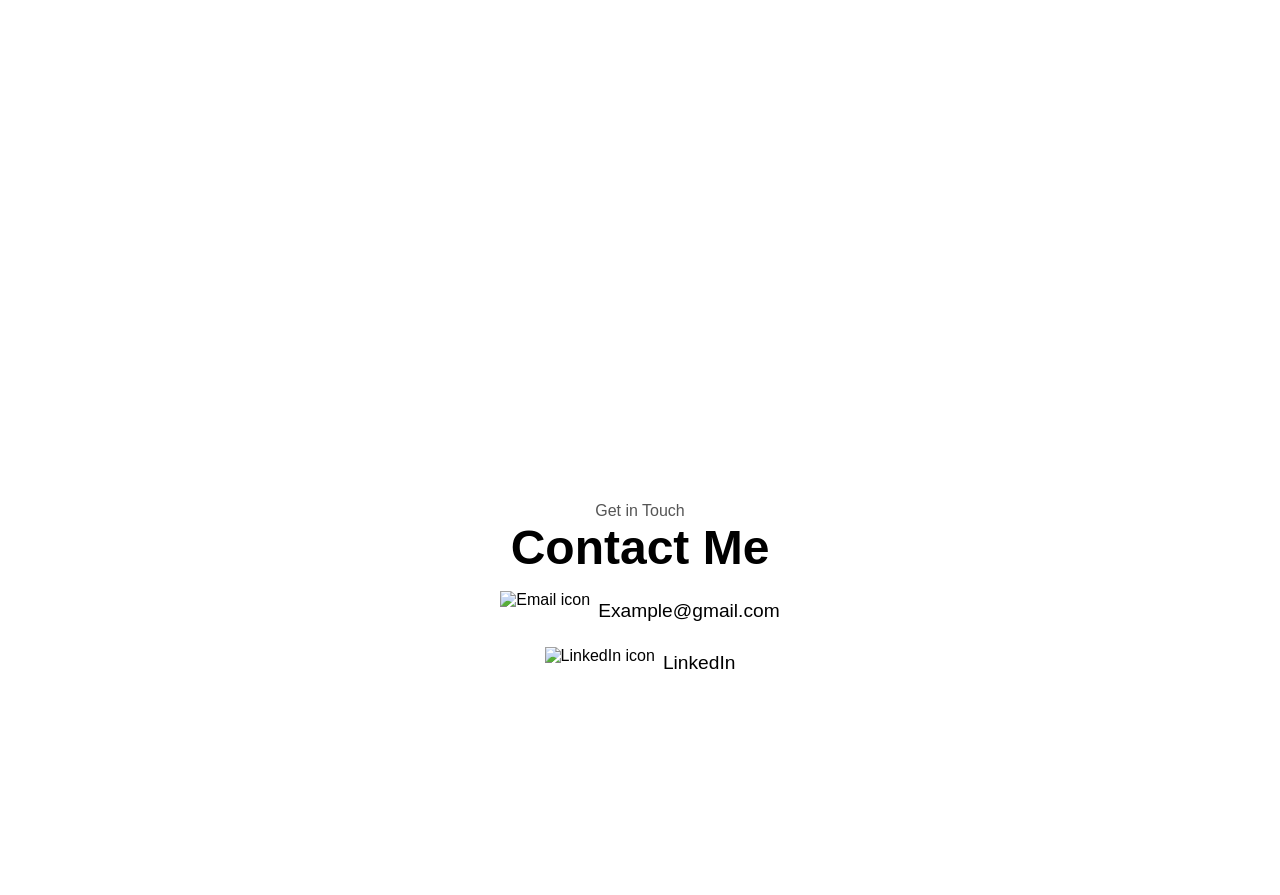
==== commit 8f0fa851: "contact" ====
--- a/index.html
+++ b/index.html
@@ -164,7 +164,8 @@
         <p class="section_text_p1">Browse My Recent</p>
         <h1 class="title">Projects</h1>
         <div class="experience-details-container">
-            <div class="details-container color-container">
+            <div class="about-container">
+                <div class="details-container color-container">
                 <div class="article-container">
                     <img src="https://imgs.search.brave.com/y-E9HTFDpnMgEq_6qhZ66_zapUkq93mqFGYpYQMJyUY/rs:fit:860:0:0:0/g:ce/aHR0cHM6Ly93YWxs/cGFwZXJzLmNvbS9p/bWFnZXMvaGQvY29v/bC1wcm9maWxlLXBp/Y3R1cmVzLW1vbmtl/eS1mYWNlLTBqeHdt/cTZicG0zaHM5Y2Iu/anBn" alt="Project 1" class="project-img">
                 </div>
@@ -177,8 +178,8 @@
                         Live Demo
                     </button>
                 </div>
-            </div>
-            <div class="details-container color-container">
+                </div>
+                <div class="details-container color-container">
                 <div class="article-container">
                     <img src="https://imgs.search.brave.com/y-E9HTFDpnMgEq_6qhZ66_zapUkq93mqFGYpYQMJyUY/rs:fit:860:0:0:0/g:ce/aHR0cHM6Ly93YWxs/cGFwZXJzLmNvbS9p/bWFnZXMvaGQvY29v/bC1wcm9maWxlLXBp/Y3R1cmVzLW1vbmtl/eS1mYWNlLTBqeHdt/cTZicG0zaHM5Y2Iu/anBn" alt="Project 2" class="project-img">
                 </div>
@@ -191,8 +192,8 @@
                         Live Demo
                     </button>
                 </div>
-            </div>
-            <div class="details-container color-container">
+                </div>
+                <div class="details-container color-container">
                 <div class="article-container">
                     <img src="https://imgs.search.brave.com/y-E9HTFDpnMgEq_6qhZ66_zapUkq93mqFGYpYQMJyUY/rs:fit:860:0:0:0/g:ce/aHR0cHM6Ly93YWxs/cGFwZXJzLmNvbS9p/bWFnZXMvaGQvY29v/bC1wcm9maWxlLXBp/Y3R1cmVzLW1vbmtl/eS1mYWNlLTBqeHdt/cTZicG0zaHM5Y2Iu/anBn" alt="Project 3" class="project-img">
                 </div>
@@ -205,6 +206,21 @@
                         Live Demo
                     </button>
                 </div>
+                </div>
+            </div>
+        </div>
+    </section>
+    <section id="contact">
+        <p class="section_text_p1">Get in Touch</p>
+        <h1 class="title">Contact Me</h1>
+        <div class="contact-info-upper-container">
+            <div class="contact-info-container">
+                <img src="" alt="Email icon" class="icon contact-icon email-icon">
+                <p><a href="Example@gmail.com">Example@gmail.com</a></p>
+            </div>
+            <div class="contact-info-container">
+                <img src="" alt="LinkedIn icon" class="icon contact-icon">
+                <p><a href="">LinkedIn</a></p>
             </div>
         </div>
     </section>
--- a/style.css
+++ b/style.css
@@ -352,3 +352,68 @@
 
 /* PROJECTS SECTION */
 
+#projects {
+  position: relative;
+}
+
+.color-container {
+  border-color: rgb(163, 13, 163);
+  background: rgb(250, 250, 250);
+}
+
+.project-img {
+  border-radius: 2rem;
+  width: 90%;
+  height: 90%;
+}
+
+.project-title {
+  margin: 1rem;
+  color: black;
+}
+
+.project-btn {
+  color: black;
+  border-color: rgb(163, 163, 163);
+}
+
+
+/*  CONTACT */
+
+#contact {
+  display: flex;
+  justify-content: center;
+  flex-direction: column;
+  height: 70vh;
+}
+
+.color-info-upper-container {
+  display: flex;
+  justify-content: center;
+  border-radius: 2rem;
+  border: rgb(53, 53, 53) 0.1rem solid;
+  border-color: rgb(163, 163, 163);
+  background: (250, 250, 250);
+  margin: 2rem auto;
+  padding: 0.5rem;
+}
+
+.contact-info-container {
+  display: flex;
+  align-items: center;
+  justify-content: center;
+  gap: 0.5rem;
+  margin: 1rem;
+}
+
+.contact-info-container p {
+  font-size: larger;
+}
+
+.contact-icon {
+  cursor: default;
+}
+
+.email-icon {
+  height: 2.5rem;
+}
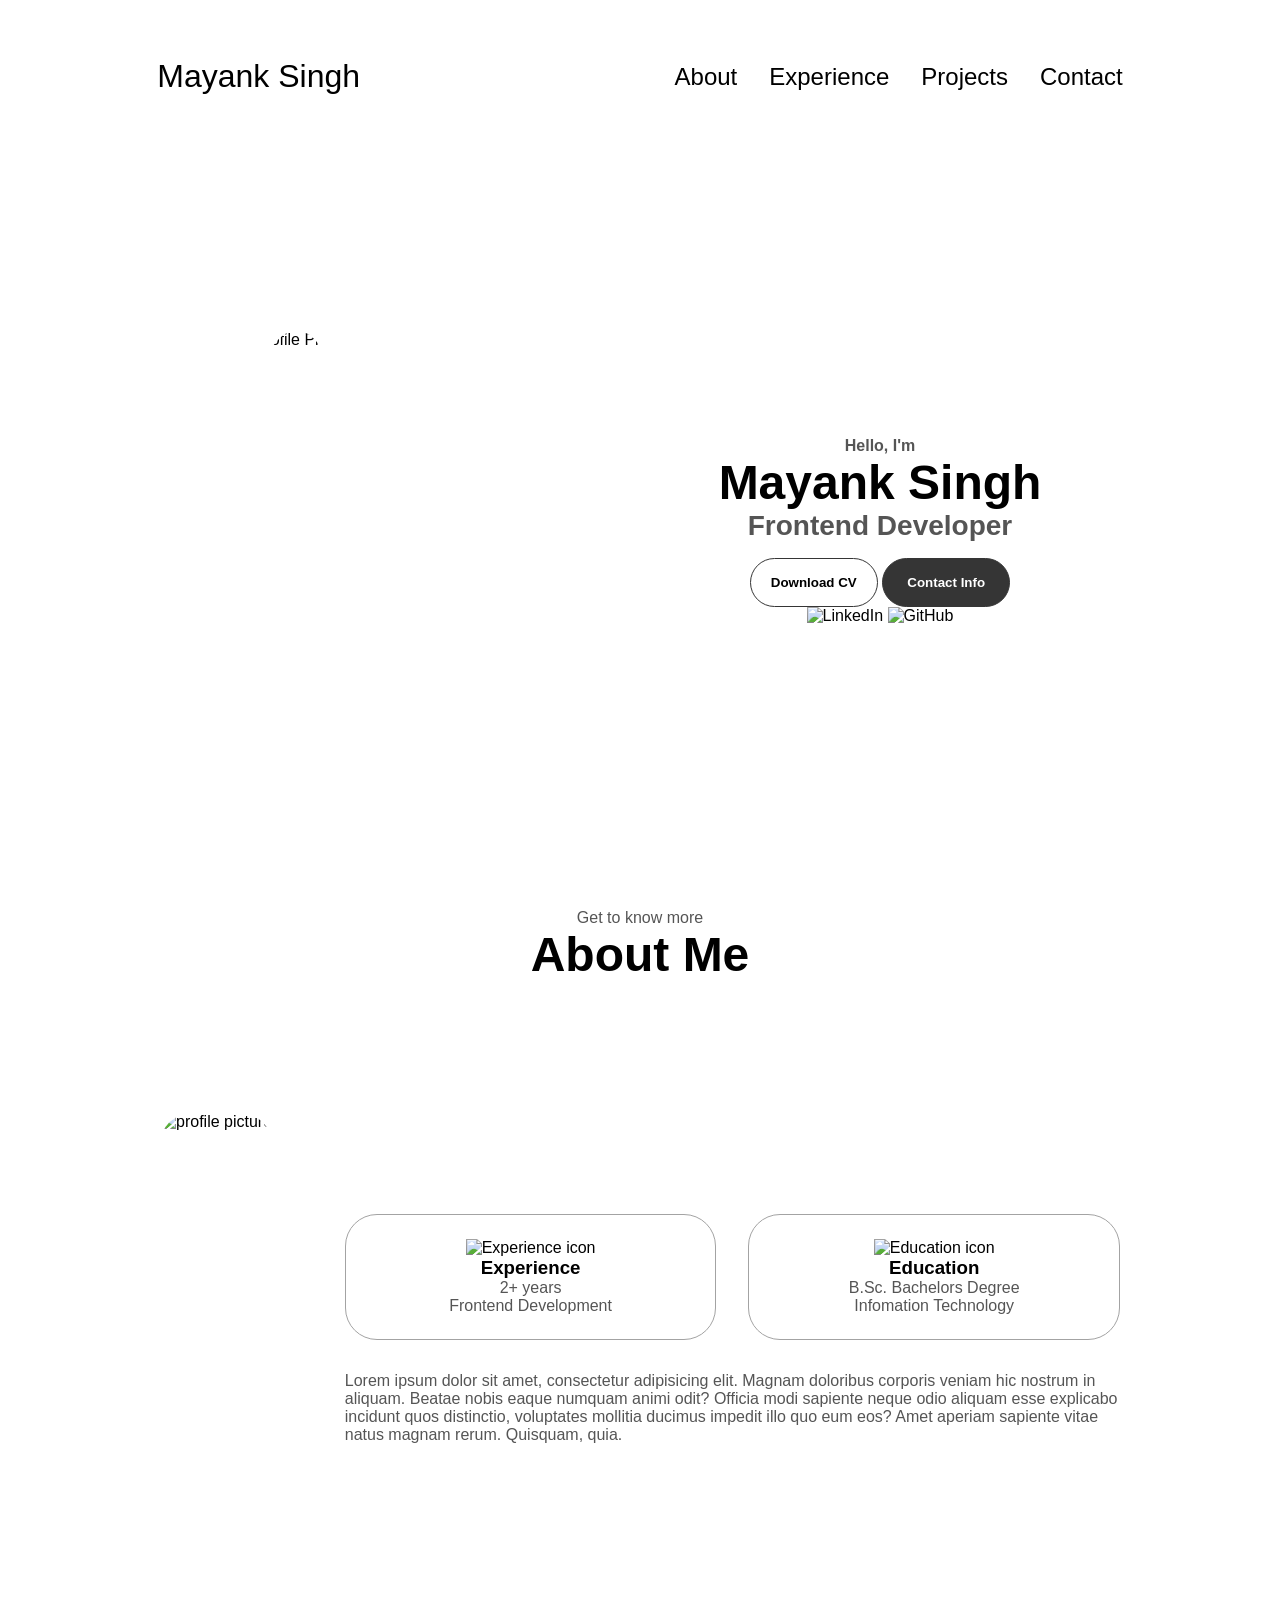
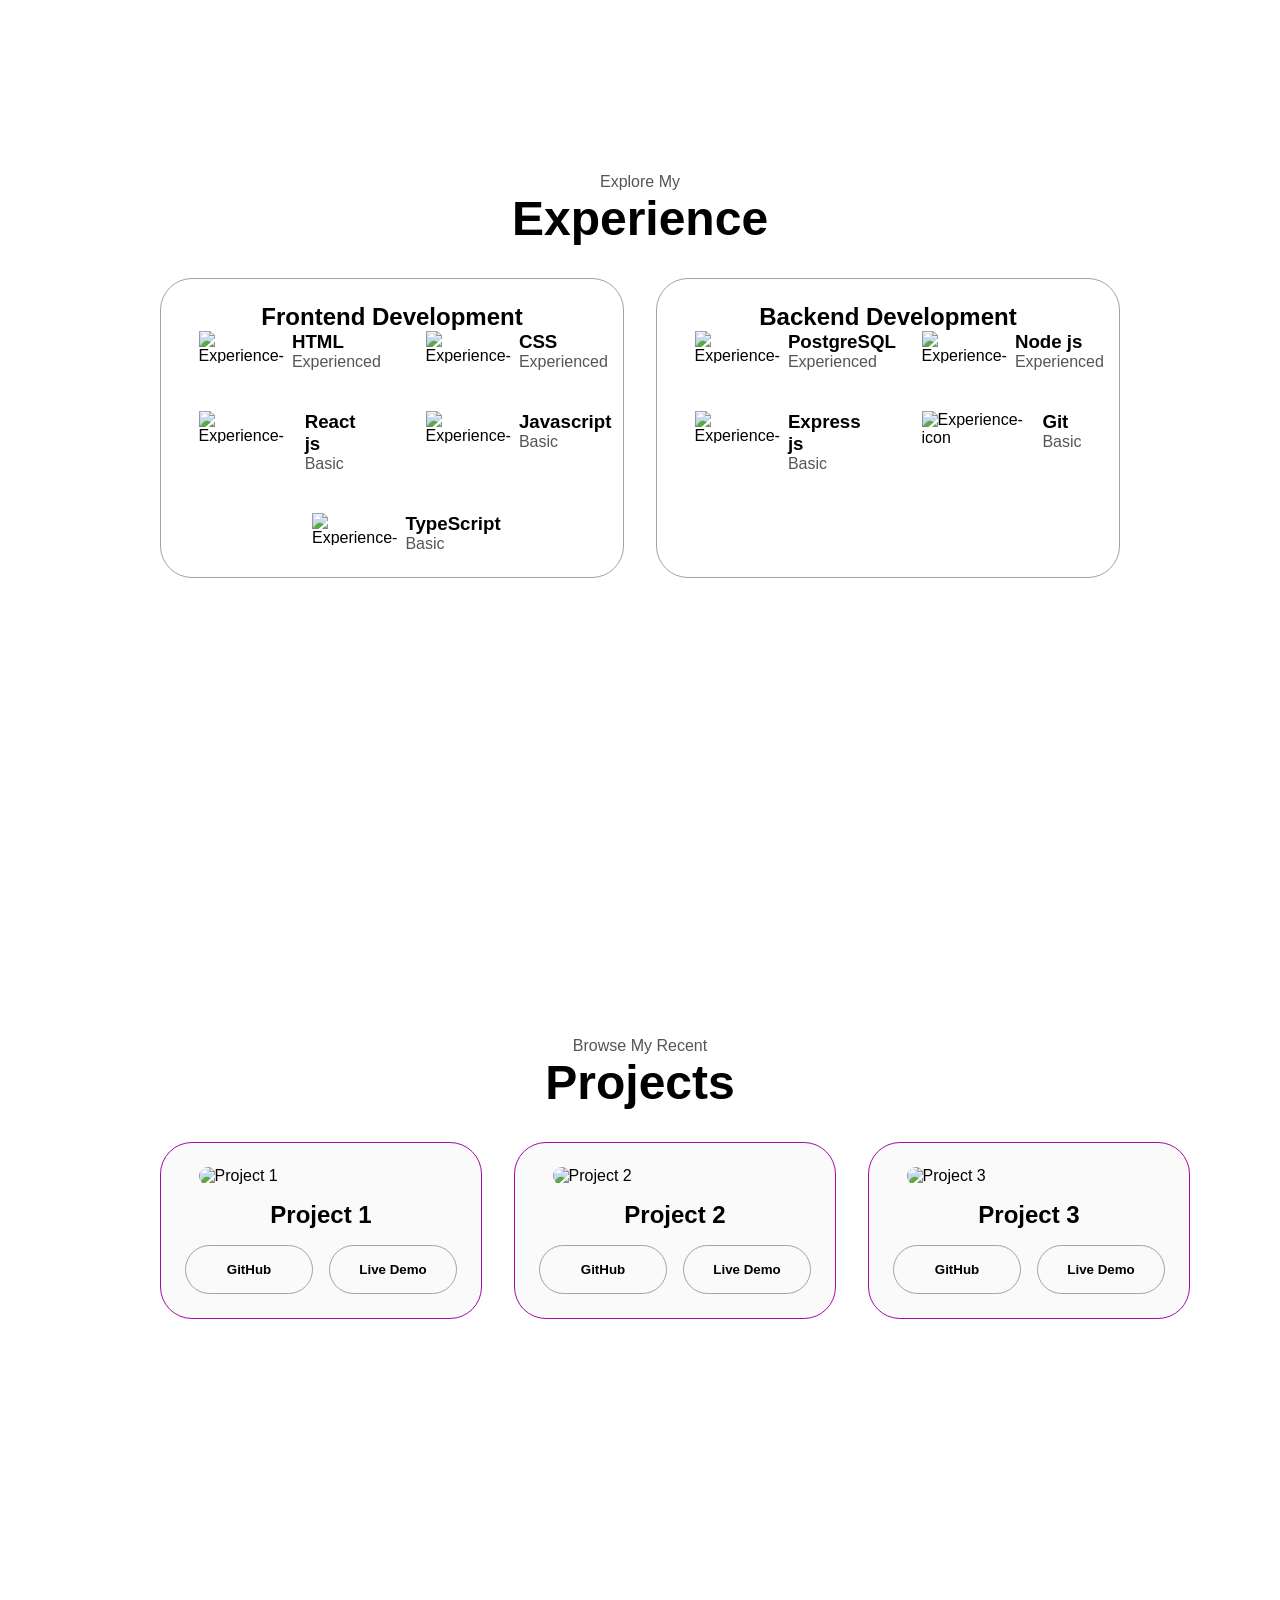
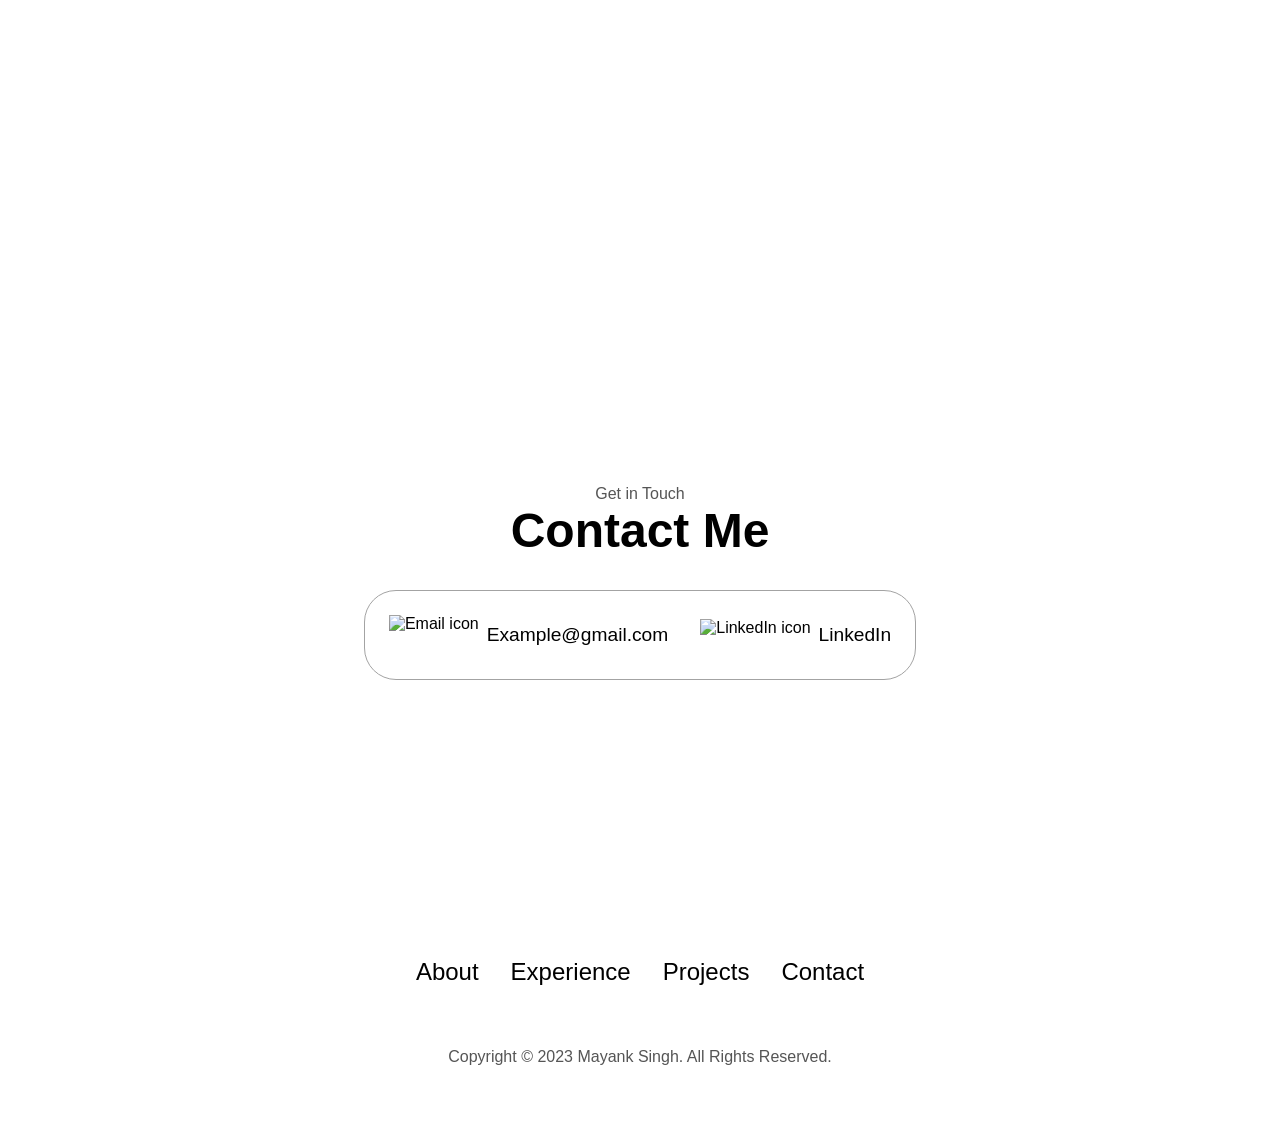
==== commit 6f3eba5d: "Footer" ====
--- a/index.html
+++ b/index.html
@@ -224,6 +224,19 @@
             </div>
         </div>
     </section>
+    <footer>
+        <nav>
+            <div>
+                <ul class="nav-links">
+                    <li><a href="#about">About</a></li>
+                    <li><a href="#experience">Experience</a></li>
+                    <li><a href="#projects">Projects</a></li>
+                    <li><a href="#contact">Contact</a></li>
+                </ul>
+            </div>
+        </nav>
+        <p>Copyright &#169; 2023 Mayank Singh. All Rights Reserved.</p>
+    </footer>
     <script src="/script.js"></script>
 </body>
 </html>
--- a/style.css
+++ b/style.css
@@ -387,7 +387,7 @@
   height: 70vh;
 }
 
-.color-info-upper-container {
+.contact-info-upper-container {
   display: flex;
   justify-content: center;
   border-radius: 2rem;
@@ -416,4 +416,15 @@
 
 .email-icon {
   height: 2.5rem;
+}
+
+/* FOOTER SECTION */
+
+footer {
+  height: 26vh;
+  margin: 0 1rem;
+}
+
+footer p {
+  text-align: center;
 }
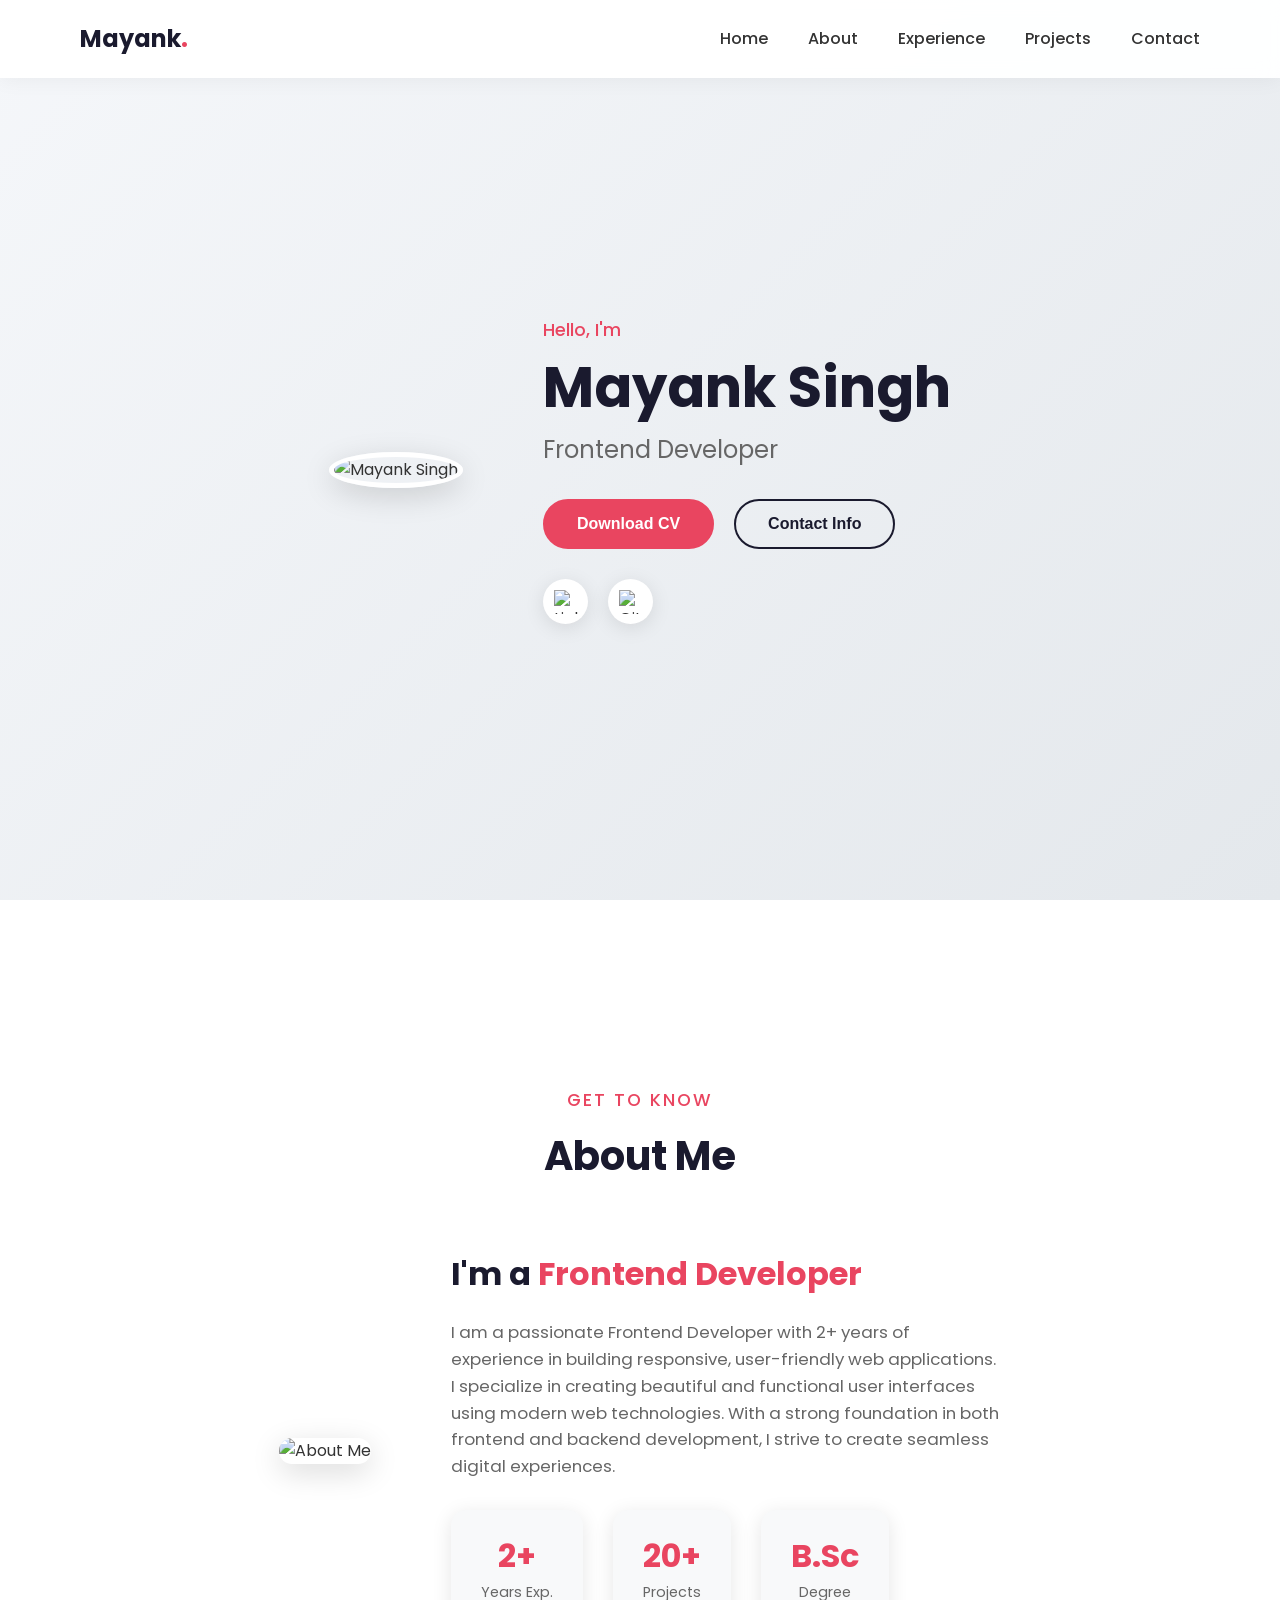
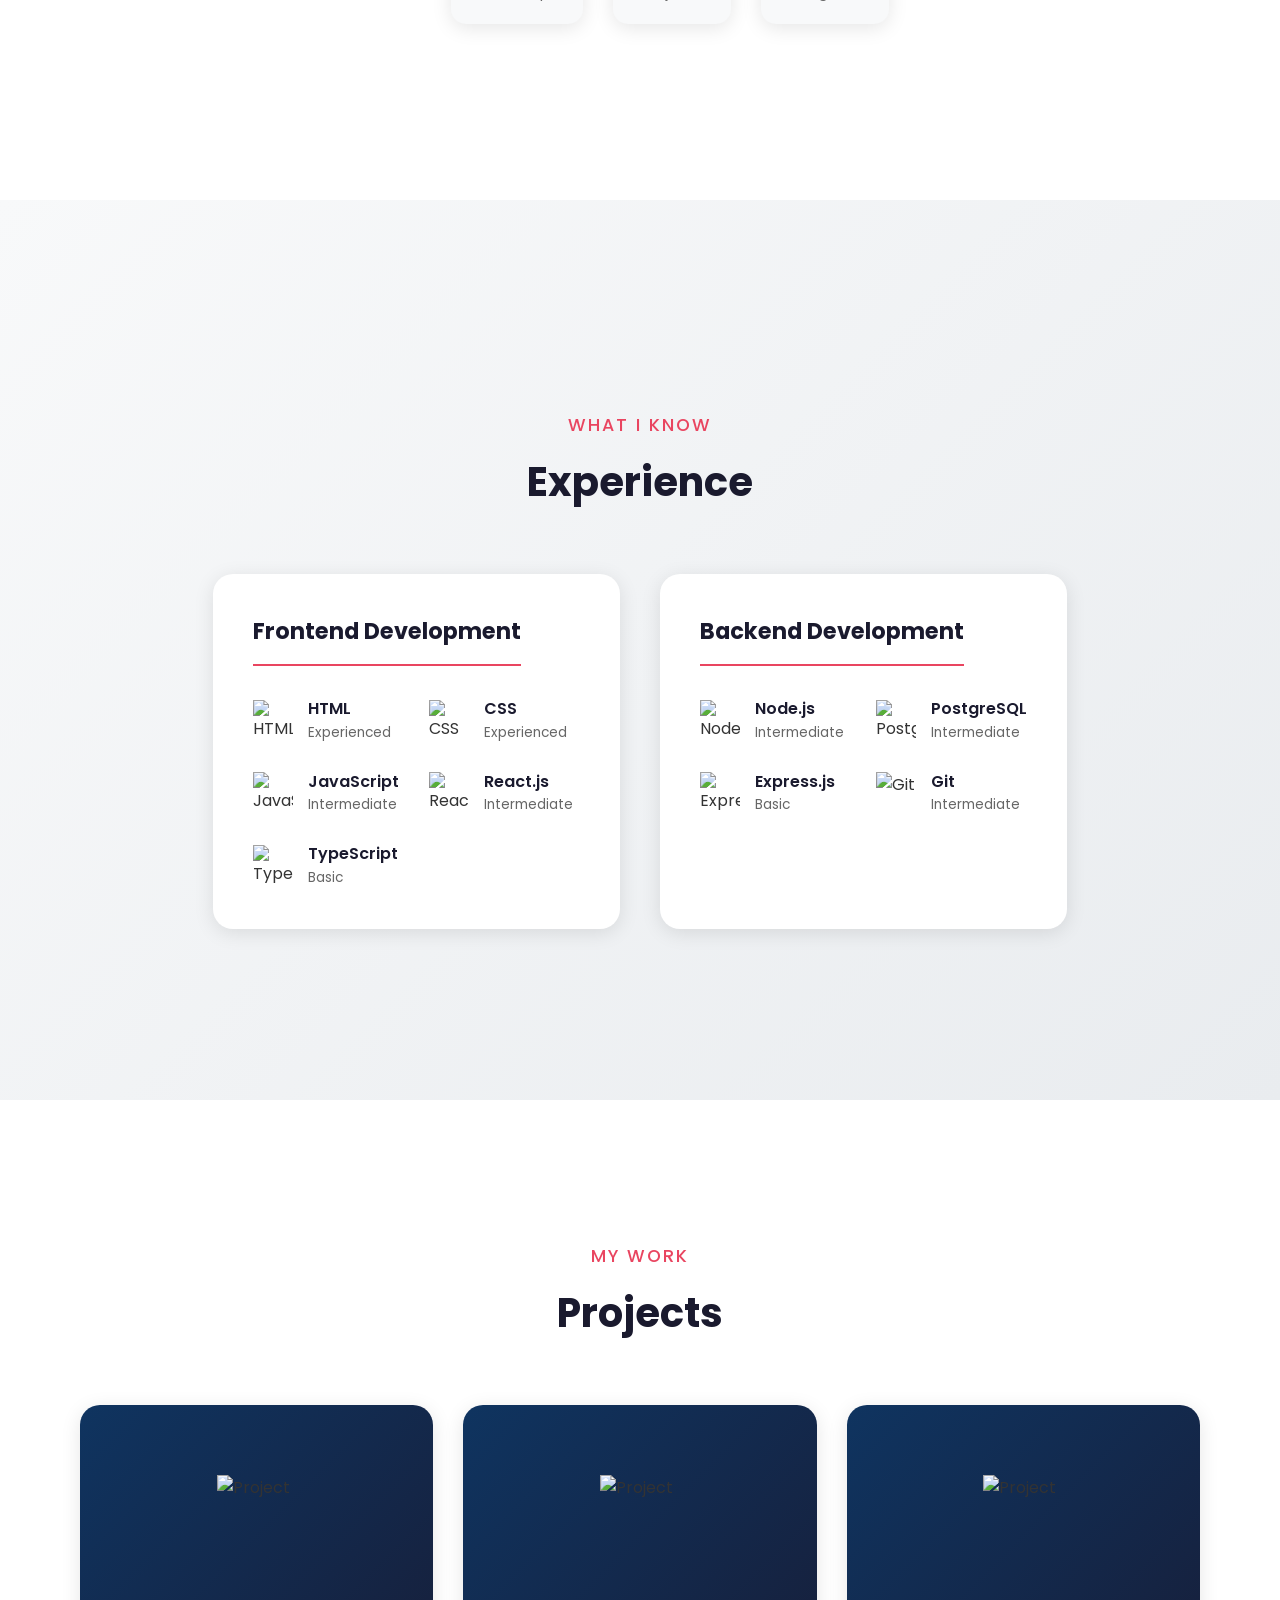
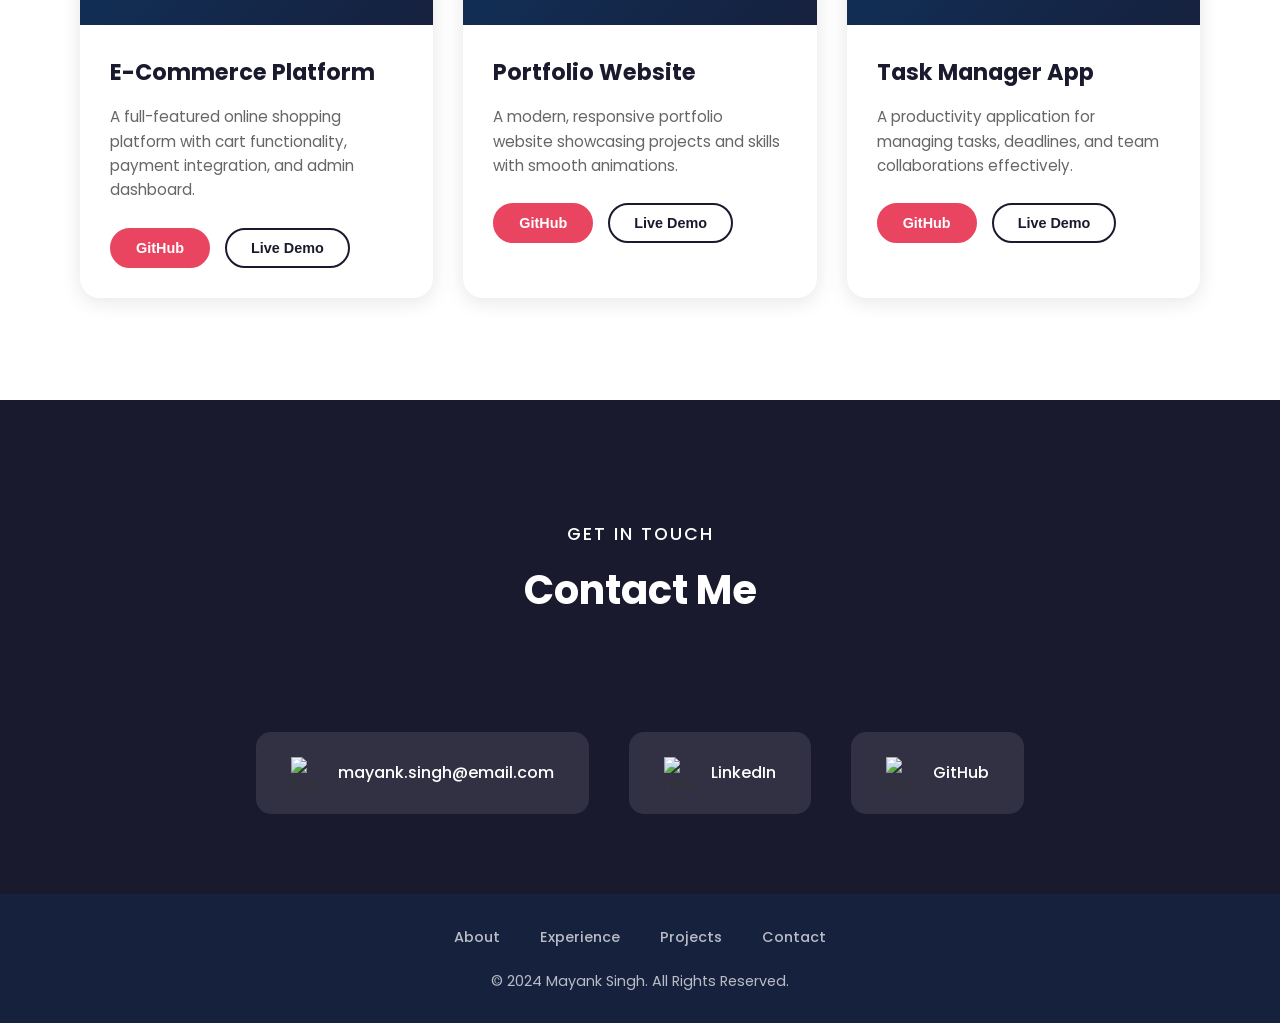
==== commit ad747a31: "Portfolio Completed" ====
--- a/index.html
+++ b/index.html
@@ -3,31 +3,34 @@
 <head>
     <meta charset="UTF-8">
     <meta name="viewport" content="width=device-width, initial-scale=1.0">
-    <title>My Portfolio</title>
-    <link rel="stylesheet" href="/style.css">
-    <link rel="stylesheet" href="/mediaqueries.css">
+    <title>Mayank Singh | Frontend Developer</title>
+    <link rel="stylesheet" href="style.css">
+    <link rel="stylesheet" href="mediaqueries.css">
+    <link rel="preconnect" href="https://fonts.googleapis.com">
+    <link rel="preconnect" href="https://fonts.gstatic.com" crossorigin>
 </head>
 <body>
     <nav id="desktop-nav">
-        <div class="logo">Mayank Singh</div>
-        <div>
-            <ul class="nav-links">
-                <li><a href="#about">About</a></li>
-                <li><a href="#experience">Experience</a></li>
-                <li><a href="#projects">Projects</a></li>
-                <li><a href="#contact">Contact</a></li>
-            </ul>
-        </div>
+        <div class="logo">Mayank<span>.</span></div>
+        <ul class="nav-links">
+            <li><a href="#profile">Home</a></li>
+            <li><a href="#about">About</a></li>
+            <li><a href="#experience">Experience</a></li>
+            <li><a href="#projects">Projects</a></li>
+            <li><a href="#contact">Contact</a></li>
+        </ul>
     </nav>
+
     <nav id="hamburger-nav">
-        <div class="logo">Mayank Singh</div>
+        <div class="logo">Mayank<span>.</span></div>
         <div class="hamburger-menu">
             <div class="hamburger-icon" onclick="toggleMenu()">
                 <span></span>
                 <span></span>
                 <span></span>
             </div>
-            <div class="menu-links">
+            <div class="menu-links" id="menuLinks">
+                <li><a href="#profile" onclick="toggleMenu()">Home</a></li>
                 <li><a href="#about" onclick="toggleMenu()">About</a></li>
                 <li><a href="#experience" onclick="toggleMenu()">Experience</a></li>
                 <li><a href="#projects" onclick="toggleMenu()">Projects</a></li>
@@ -35,208 +38,229 @@
             </div>
         </div>
     </nav>
+
     <section id="profile">
-        <div class="section_pic-container">
-            <img src="https://imgs.search.brave.com/y-E9HTFDpnMgEq_6qhZ66_zapUkq93mqFGYpYQMJyUY/rs:fit:860:0:0:0/g:ce/aHR0cHM6Ly93YWxs/cGFwZXJzLmNvbS9p/bWFnZXMvaGQvY29v/bC1wcm9maWxlLXBp/Y3R1cmVzLW1vbmtl/eS1mYWNlLTBqeHdt/cTZicG0zaHM5Y2Iu/anBn" alt="Profile Picture" id="profile-img">
-        </div>
-        <div class="section_text">
-            <p class="section_text_p1">Hello, I'm</p>
-            <h1 class="title">Mayank Singh</h1>
-            <p class="section_text_p2">Frontend Developer</p>
-            <div class="btn-conainer">
-                <button class="btn btn-color-2">Download CV</button>
-                <button class="btn btn-color-1">Contact Info</button>
-            </div>
-            <div id="social-container">
-                <img src="https://imgs.search.brave.com/DdD8HeJRK1cbJ3YNkn054fh0SR1K92XXqyquVErreJo/rs:fit:860:0:0:0/g:ce/aHR0cHM6Ly9pbWcu/aWNvbnM4LmNvbS9n/bHlwaC1uZXVlLzEy/MDAvbGlua2VkaW4u/anBn" alt="LinkedIn" class="icon">
-                <img src="https://imgs.search.brave.com/POhcH6NrVt-nquNh_2vb5QDR-h5LNlC0YCgKepzijyQ/rs:fit:860:0:0:0/g:ce/aHR0cHM6Ly9jZG4u/cGl4YWJheS5jb20v/cGhvdG8vMjAyMS8w/OS8xMS8xMi8xNy9n/aXRodWItNjYxNTQ1/MV82NDAucG5n" alt="GitHub" class="icon">
-            </div>
-        </div>
-    </section>
+        <div class="profile-container">
+            <div class="profile-img-container">
+                <img src="https://images.unsplash.com/photo-1507003211169-0a1dd7228f2d?w=400&h=400&fit=crop&crop=face" alt="Mayank Singh" class="profile-img">
+            </div>
+            <div class="profile-text">
+                <p>Hello, I'm</p>
+                <h1>Mayank Singh</h1>
+                <p class="typing-text">Frontend Developer</p>
+                <div class="btn-container">
+                    <button class="btn btn-primary">Download CV</button>
+                    <button class="btn btn-secondary">Contact Info</button>
+                </div>
+                <div class="social-links">
+                    <a href="https://linkedin.com" target="_blank" aria-label="LinkedIn">
+                        <img src="https://img.icons8.com/ios-filled/50/1a1a2e/linkedin.png" alt="LinkedIn">
+                    </a>
+                    <a href="https://github.com" target="_blank" aria-label="GitHub">
+                        <img src="https://img.icons8.com/ios-filled/50/1a1a2e/github.png" alt="GitHub">
+                    </a>
+                </div>
+            </div>
+        </div>
+    </section>
+
     <section id="about">
-        <p class="section_text_p1">Get to know more</p>
-        <h1 class="title">About Me</h1>
-        <div class="section-container">
-            <div class="section_pic-container">
-                <img src="https://imgs.search.brave.com/y-E9HTFDpnMgEq_6qhZ66_zapUkq93mqFGYpYQMJyUY/rs:fit:860:0:0:0/g:ce/aHR0cHM6Ly93YWxs/cGFwZXJzLmNvbS9p/bWFnZXMvaGQvY29v/bC1wcm9maWxlLXBp/Y3R1cmVzLW1vbmtl/eS1mYWNlLTBqeHdt/cTZicG0zaHM5Y2Iu/anBn" alt="profile picture" class="about-pic">
-            </div>
-            <div class="about-details-container">
-                <div class="about-container">
-                    <div class="details-container">
-                        <img src="" alt="Experience icon" class="icon">
-                        <h3>Experience</h3>
-                        <p>2+ years <br>Frontend Development</p>
-                    </div>
-                    <div class="details-container">
-                        <img src="" alt="Education icon" class="icon">
-                        <h3>Education</h3>
-                        <p>B.Sc. Bachelors Degree<br>Infomation Technology</p>
-                    </div>
-                </div>
-                <div class="text-container">
-                    <p>Lorem ipsum dolor sit amet, consectetur adipisicing elit. Magnam doloribus corporis veniam hic nostrum in aliquam. Beatae nobis eaque numquam animi odit? Officia modi sapiente neque odio aliquam esse explicabo incidunt quos distinctio, voluptates mollitia ducimus impedit illo quo eum eos? Amet aperiam sapiente vitae natus magnam rerum. Quisquam, quia.</p>
-                </div>
-            </div>
-        </div>
-    </section>
+        <div class="section-title">
+            <p>Get To Know</p>
+            <h1>About Me</h1>
+        </div>
+        <div class="about-container">
+            <div class="about-img-container">
+                <img src="https://images.unsplash.com/photo-1507003211169-0a1dd7228f2d?w=400&h=450&fit=crop&crop=face" alt="About Me" class="about-img">
+            </div>
+            <div class="about-content">
+                <h2>I'm a <span>Frontend Developer</span></h2>
+                <p>I am a passionate Frontend Developer with 2+ years of experience in building responsive, user-friendly web applications. I specialize in creating beautiful and functional user interfaces using modern web technologies. With a strong foundation in both frontend and backend development, I strive to create seamless digital experiences.</p>
+                <div class="about-stats">
+                    <div class="stat-item">
+                        <h3>2+</h3>
+                        <p>Years Exp.</p>
+                    </div>
+                    <div class="stat-item">
+                        <h3>20+</h3>
+                        <p>Projects</p>
+                    </div>
+                    <div class="stat-item">
+                        <h3>B.Sc</h3>
+                        <p>Degree</p>
+                    </div>
+                </div>
+            </div>
+        </div>
+    </section>
+
     <section id="experience">
-        <p class="section_text_p1">Explore My</p>
-        <h1 class="title">Experience</h1>
-        <div class="experience-details-container">
-            <div class="about-container">
-                <div class="details-container">
-                    <h2 class="experience-sub-title">Frontend Development</h2>
-                    <div class="article-container">
-                        <article>
-                            <img src="" alt="Experience-icon" class="icon">
-                            <div>
-                                <h3>HTML</h3>
+        <div class="section-title">
+            <p>What I Know</p>
+            <h1>Experience</h1>
+        </div>
+        <div class="experience-container">
+            <div class="experience-grid">
+                <div class="experience-card">
+                    <h3>Frontend Development</h3>
+                    <div class="skills-grid">
+                        <div class="skill-item">
+                            <img src="https://img.icons8.com/color/48/html-5.png" alt="HTML">
+                            <div class="skill-info">
+                                <h4>HTML</h4>
                                 <p>Experienced</p>
                             </div>
-                        </article>
-                        <article>
-                            <img src="" alt="Experience-icon" class="icon">
-                            <div>
-                                <h3>CSS</h3>
+                        </div>
+                        <div class="skill-item">
+                            <img src="https://img.icons8.com/color/48/css3.png" alt="CSS">
+                            <div class="skill-info">
+                                <h4>CSS</h4>
                                 <p>Experienced</p>
                             </div>
-                        </article>
-                        <article>
-                            <img src="" alt="Experience-icon" class="icon">
-                            <div>
-                                <h3>React js</h3>
+                        </div>
+                        <div class="skill-item">
+                            <img src="https://img.icons8.com/color/48/javascript.png" alt="JavaScript">
+                            <div class="skill-info">
+                                <h4>JavaScript</h4>
+                                <p>Intermediate</p>
+                            </div>
+                        </div>
+                        <div class="skill-item">
+                            <img src="https://img.icons8.com/color/48/react.png" alt="React">
+                            <div class="skill-info">
+                                <h4>React.js</h4>
+                                <p>Intermediate</p>
+                            </div>
+                        </div>
+                        <div class="skill-item">
+                            <img src="https://img.icons8.com/color/48/typescript.png" alt="TypeScript">
+                            <div class="skill-info">
+                                <h4>TypeScript</h4>
                                 <p>Basic</p>
                             </div>
-                        </article>
-                        <article>
-                            <img src="" alt="Experience-icon" class="icon">
-                            <div>
-                                <h3>Javascript</h3>
+                        </div>
+                    </div>
+                </div>
+                <div class="experience-card">
+                    <h3>Backend Development</h3>
+                    <div class="skills-grid">
+                        <div class="skill-item">
+                            <img src="https://img.icons8.com/color/48/nodejs.png" alt="Node.js">
+                            <div class="skill-info">
+                                <h4>Node.js</h4>
+                                <p>Intermediate</p>
+                            </div>
+                        </div>
+                        <div class="skill-item">
+                            <img src="https://img.icons8.com/color/48/postgresql.png" alt="PostgreSQL">
+                            <div class="skill-info">
+                                <h4>PostgreSQL</h4>
+                                <p>Intermediate</p>
+                            </div>
+                        </div>
+                        <div class="skill-item">
+                            <img src="https://img.icons8.com/color/48/express.png" alt="Express">
+                            <div class="skill-info">
+                                <h4>Express.js</h4>
                                 <p>Basic</p>
                             </div>
-                        </article>
-                        <article>
-                            <img src="" alt="Experience-icon" class="icon">
-                            <div>
-                                <h3>TypeScript</h3>
-                                <p>Basic</p>
-                            </div>
-                        </article>
-                    </div>
-                </div>
-                <div class="details-container">
-                    <h2 class="experience-sub-title">Backend Development</h2>
-                    <div class="article-container">
-                        <article>
-                            <img src="" alt="Experience-icon" class="icon">
-                            <div>
-                                <h3>PostgreSQL</h3>
-                                <p>Experienced</p>
-                            </div>
-                        </article>
-                        <article>
-                            <img src="" alt="Experience-icon" class="icon">
-                            <div>
-                                <h3>Node js</h3>
-                                <p>Experienced</p>
-                            </div>
-                        </article>
-                        <article>
-                            <img src="" alt="Experience-icon" class="icon">
-                            <div>
-                                <h3>Express js</h3>
-                                <p>Basic</p>
-                            </div>
-                        </article>
-                        <article>
-                            <img src="" alt="Experience-icon" class="icon">
-                            <div>
-                                <h3>Git</h3>
-                                <p>Basic</p>
-                            </div>
-                        </article>
-                    </div>
-                </div>
-            </div>
-        </div>
-    </section>
+                        </div>
+                        <div class="skill-item">
+                            <img src="https://img.icons8.com/color/48/git.png" alt="Git">
+                            <div class="skill-info">
+                                <h4>Git</h4>
+                                <p>Intermediate</p>
+                            </div>
+                        </div>
+                    </div>
+                </div>
+            </div>
+        </div>
+    </section>
+
     <section id="projects">
-        <p class="section_text_p1">Browse My Recent</p>
-        <h1 class="title">Projects</h1>
-        <div class="experience-details-container">
-            <div class="about-container">
-                <div class="details-container color-container">
-                <div class="article-container">
-                    <img src="https://imgs.search.brave.com/y-E9HTFDpnMgEq_6qhZ66_zapUkq93mqFGYpYQMJyUY/rs:fit:860:0:0:0/g:ce/aHR0cHM6Ly93YWxs/cGFwZXJzLmNvbS9p/bWFnZXMvaGQvY29v/bC1wcm9maWxlLXBp/Y3R1cmVzLW1vbmtl/eS1mYWNlLTBqeHdt/cTZicG0zaHM5Y2Iu/anBn" alt="Project 1" class="project-img">
-                </div>
-                <h2 class="experience-sub-title project-title">Project 1</h2>
-                <div class="btn-container">
-                    <button class="btn btn-color-2 project-btn" onclick="location.href=''">
-                        GitHub
-                    </button>
-                    <button class="btn btn-color-2 project-btn" onclick="location.href=''">
-                        Live Demo
-                    </button>
-                </div>
-                </div>
-                <div class="details-container color-container">
-                <div class="article-container">
-                    <img src="https://imgs.search.brave.com/y-E9HTFDpnMgEq_6qhZ66_zapUkq93mqFGYpYQMJyUY/rs:fit:860:0:0:0/g:ce/aHR0cHM6Ly93YWxs/cGFwZXJzLmNvbS9p/bWFnZXMvaGQvY29v/bC1wcm9maWxlLXBp/Y3R1cmVzLW1vbmtl/eS1mYWNlLTBqeHdt/cTZicG0zaHM5Y2Iu/anBn" alt="Project 2" class="project-img">
-                </div>
-                <h2 class="experience-sub-title project-title">Project 2</h2>
-                <div class="btn-container">
-                    <button class="btn btn-color-2 project-btn" onclick="location.href=''">
-                        GitHub
-                    </button>
-                    <button class="btn btn-color-2 project-btn" onclick="location.href=''">
-                        Live Demo
-                    </button>
-                </div>
-                </div>
-                <div class="details-container color-container">
-                <div class="article-container">
-                    <img src="https://imgs.search.brave.com/y-E9HTFDpnMgEq_6qhZ66_zapUkq93mqFGYpYQMJyUY/rs:fit:860:0:0:0/g:ce/aHR0cHM6Ly93YWxs/cGFwZXJzLmNvbS9p/bWFnZXMvaGQvY29v/bC1wcm9maWxlLXBp/Y3R1cmVzLW1vbmtl/eS1mYWNlLTBqeHdt/cTZicG0zaHM5Y2Iu/anBn" alt="Project 3" class="project-img">
-                </div>
-                <h2 class="experience-sub-title project-title">Project 3</h2>
-                <div class="btn-container">
-                    <button class="btn btn-color-2 project-btn" onclick="location.href=''">
-                        GitHub
-                    </button>
-                    <button class="btn btn-color-2 project-btn" onclick="location.href=''">
-                        Live Demo
-                    </button>
-                </div>
-                </div>
-            </div>
-        </div>
-    </section>
+        <div class="section-title">
+            <p>My Work</p>
+            <h1>Projects</h1>
+        </div>
+        <div class="projects-container">
+            <div class="projects-grid">
+                <div class="project-card">
+                    <div class="project-img-container">
+                        <img src="https://img.icons8.com/nolan/96/code.png" alt="Project">
+                    </div>
+                    <div class="project-content">
+                        <h3>E-Commerce Platform</h3>
+                        <p>A full-featured online shopping platform with cart functionality, payment integration, and admin dashboard.</p>
+                        <div class="project-btns">
+                            <button class="project-btn primary">GitHub</button>
+                            <button class="project-btn">Live Demo</button>
+                        </div>
+                    </div>
+                </div>
+                <div class="project-card">
+                    <div class="project-img-container">
+                        <img src="https://img.icons8.com/nolan/96/web-design.png" alt="Project">
+                    </div>
+                    <div class="project-content">
+                        <h3>Portfolio Website</h3>
+                        <p>A modern, responsive portfolio website showcasing projects and skills with smooth animations.</p>
+                        <div class="project-btns">
+                            <button class="project-btn primary">GitHub</button>
+                            <button class="project-btn">Live Demo</button>
+                        </div>
+                    </div>
+                </div>
+                <div class="project-card">
+                    <div class="project-img-container">
+                        <img src="https://img.icons8.com/nolan/96/app.png" alt="Project">
+                    </div>
+                    <div class="project-content">
+                        <h3>Task Manager App</h3>
+                        <p>A productivity application for managing tasks, deadlines, and team collaborations effectively.</p>
+                        <div class="project-btns">
+                            <button class="project-btn primary">GitHub</button>
+                            <button class="project-btn">Live Demo</button>
+                        </div>
+                    </div>
+                </div>
+            </div>
+        </div>
+    </section>
+
     <section id="contact">
-        <p class="section_text_p1">Get in Touch</p>
-        <h1 class="title">Contact Me</h1>
-        <div class="contact-info-upper-container">
-            <div class="contact-info-container">
-                <img src="" alt="Email icon" class="icon contact-icon email-icon">
-                <p><a href="Example@gmail.com">Example@gmail.com</a></p>
-            </div>
-            <div class="contact-info-container">
-                <img src="" alt="LinkedIn icon" class="icon contact-icon">
-                <p><a href="">LinkedIn</a></p>
-            </div>
-        </div>
-    </section>
+        <div class="section-title">
+            <p>Get In Touch</p>
+            <h1>Contact Me</h1>
+        </div>
+        <div class="contact-container">
+            <div class="contact-info">
+                <div class="contact-item">
+                    <img src="https://img.icons8.com/ios-filled/50/ffffff/email.png" alt="Email">
+                    <a href="mailto:mayank.singh@email.com">mayank.singh@email.com</a>
+                </div>
+                <div class="contact-item">
+                    <img src="https://img.icons8.com/ios-filled/50/ffffff/linkedin.png" alt="LinkedIn">
+                    <a href="https://linkedin.com/in/mayank-singh" target="_blank">LinkedIn</a>
+                </div>
+                <div class="contact-item">
+                    <img src="https://img.icons8.com/ios-filled/50/ffffff/github.png" alt="GitHub">
+                    <a href="https://github.com/mayank-singh" target="_blank">GitHub</a>
+                </div>
+            </div>
+        </div>
+    </section>
+
     <footer>
-        <nav>
-            <div>
-                <ul class="nav-links">
-                    <li><a href="#about">About</a></li>
-                    <li><a href="#experience">Experience</a></li>
-                    <li><a href="#projects">Projects</a></li>
-                    <li><a href="#contact">Contact</a></li>
-                </ul>
-            </div>
-        </nav>
-        <p>Copyright &#169; 2023 Mayank Singh. All Rights Reserved.</p>
+        <ul class="nav-links">
+            <li><a href="#about">About</a></li>
+            <li><a href="#experience">Experience</a></li>
+            <li><a href="#projects">Projects</a></li>
+            <li><a href="#contact">Contact</a></li>
+        </ul>
+        <p>&copy; 2024 Mayank Singh. All Rights Reserved.</p>
     </footer>
-    <script src="/script.js"></script>
+
+    <script src="script.js"></script>
 </body>
-</html>
+</html>
--- a/style.css
+++ b/style.css
@@ -1,430 +1,769 @@
-/* GENERAL STYLING */
+@import url('https://fonts.googleapis.com/css2?family=Poppins:wght@300;400;500;600;700&display=swap');
+
+:root {
+    --primary-color: #1a1a2e;
+    --secondary-color: #16213e;
+    --accent-color: #0f3460;
+    --highlight-color: #e94560;
+    --text-primary: #333;
+    --text-secondary: #666;
+    --text-light: #fff;
+    --bg-light: #f8f9fa;
+    --bg-white: #ffffff;
+    --shadow: 0 4px 20px rgba(0, 0, 0, 0.1);
+    --shadow-hover: 0 8px 30px rgba(0, 0, 0, 0.15);
+    --transition: all 0.3s ease;
+}
 
 * {
-  margin: 0;
-  padding: 0;
+    margin: 0;
+    padding: 0;
+    box-sizing: border-box;
 }
 
 body {
-  font-family: "poppins", sans-serif;
+    font-family: 'Poppins', sans-serif;
+    color: var(--text-primary);
+    background: var(--bg-white);
+    line-height: 1.6;
+    overflow-x: hidden;
 }
 
 html {
-  scroll-behavior: smooth;
-}
-
-p {
-  color: rgb(85, 85, 85);
-}
-
-/* TRANSITIONS */
-
-a, 
+    scroll-behavior: smooth;
+}
+
+section {
+    padding: 80px 0;
+    min-height: 100vh;
+    display: flex;
+    flex-direction: column;
+    justify-content: center;
+}
+
+.section-title {
+    text-align: center;
+    margin-bottom: 60px;
+}
+
+.section-title p {
+    color: var(--highlight-color);
+    font-weight: 500;
+    font-size: 1.1rem;
+    text-transform: uppercase;
+    letter-spacing: 2px;
+    margin-bottom: 10px;
+}
+
+.section-title h1 {
+    font-size: 2.5rem;
+    font-weight: 700;
+    color: var(--primary-color);
+}
+
+a {
+    text-decoration: none;
+    color: inherit;
+}
+
+/* NAVIGATION */
+nav {
+    position: fixed;
+    top: 0;
+    width: 100%;
+    display: flex;
+    justify-content: space-between;
+    align-items: center;
+    padding: 20px 80px;
+    background: rgba(255, 255, 255, 0.95);
+    backdrop-filter: blur(10px);
+    z-index: 1000;
+    box-shadow: 0 2px 20px rgba(0, 0, 0, 0.05);
+}
+
+.logo {
+    font-size: 1.5rem;
+    font-weight: 700;
+    color: var(--primary-color);
+}
+
+.logo span {
+    color: var(--highlight-color);
+}
+
+.nav-links {
+    display: flex;
+    list-style: none;
+    gap: 40px;
+}
+
+.nav-links a {
+    font-weight: 500;
+    font-size: 1rem;
+    color: var(--text-primary);
+    position: relative;
+    transition: var(--transition);
+}
+
+.nav-links a::after {
+    content: '';
+    position: absolute;
+    width: 0;
+    height: 2px;
+    bottom: -5px;
+    left: 0;
+    background: var(--highlight-color);
+    transition: var(--transition);
+}
+
+.nav-links a:hover::after {
+    width: 100%;
+}
+
+.nav-links a:hover {
+    color: var(--highlight-color);
+}
+
+/* HAMBURGER MENU */
+#hamburger-nav {
+    display: none;
+    position: fixed;
+    top: 0;
+    width: 100%;
+    padding: 20px 40px;
+    background: rgba(255, 255, 255, 0.95);
+    backdrop-filter: blur(10px);
+    z-index: 1000;
+    box-shadow: 0 2px 20px rgba(0, 0, 0, 0.05);
+}
+
+.hamburger-menu {
+    display: flex;
+    justify-content: space-between;
+    align-items: center;
+}
+
+.hamburger-icon {
+    cursor: pointer;
+    display: flex;
+    flex-direction: column;
+    gap: 6px;
+}
+
+.hamburger-icon span {
+    width: 28px;
+    height: 3px;
+    background: var(--primary-color);
+    border-radius: 3px;
+    transition: var(--transition);
+}
+
+.menu-links {
+    position: absolute;
+    top: 100%;
+    left: 0;
+    width: 100%;
+    background: var(--bg-white);
+    padding: 20px;
+    display: none;
+    box-shadow: var(--shadow);
+}
+
+.menu-links.active {
+    display: block;
+}
+
+.menu-links li {
+    list-style: none;
+    padding: 15px 0;
+    border-bottom: 1px solid #eee;
+}
+
+.menu-links a {
+    font-size: 1.1rem;
+    font-weight: 500;
+}
+
+/* PROFILE SECTION */
+#profile {
+    min-height: 100vh;
+    display: flex;
+    align-items: center;
+    justify-content: center;
+    gap: 80px;
+    padding: 120px 80px 80px;
+    background: linear-gradient(135deg, #f5f7fa 0%, #e4e8ec 100%);
+}
+
+.profile-container {
+    display: flex;
+    align-items: center;
+    justify-content: center;
+    gap: 80px;
+    max-width: 1200px;
+    width: 100%;
+}
+
+.profile-img-container {
+    flex-shrink: 0;
+}
+
+.profile-img {
+    width: 380px;
+    height: 380px;
+    border-radius: 50%;
+    object-fit: cover;
+    border: 5px solid var(--bg-white);
+    box-shadow: var(--shadow-hover);
+    transition: var(--transition);
+}
+
+.profile-img:hover {
+    transform: scale(1.03);
+    box-shadow: 0 15px 40px rgba(0, 0, 0, 0.2);
+}
+
+.profile-text {
+    max-width: 500px;
+}
+
+.profile-text p:first-child {
+    font-size: 1.1rem;
+    color: var(--highlight-color);
+    font-weight: 500;
+    margin-bottom: 10px;
+}
+
+.profile-text h1 {
+    font-size: 3.5rem;
+    font-weight: 700;
+    color: var(--primary-color);
+    margin-bottom: 10px;
+    line-height: 1.2;
+}
+
+.profile-text .typing-text {
+    font-size: 1.5rem;
+    color: var(--text-secondary);
+    margin-bottom: 30px;
+}
+
+.btn-container {
+    display: flex;
+    gap: 20px;
+    margin-bottom: 30px;
+}
+
 .btn {
-  transition: all 300ms ease;
-}
-
-/* DESKTOP NAV */
-
-nav, .nav-links {
-  display: flex;
-}
-
-nav {
-  justify-content: space-around;
-  align-items: center;
-  height: 17vh;
-}
-
-.nav-links {
-  gap: 2rem;
-  list-style: none;
-  font-size: 1.5rem;
-}
-
-a {
-  text-decoration: none;
-  color: black;
-  text-decoration-color: white;
-}
-
-a:hover {
-  color: grey;
-  text-decoration: underline;
-  text-underline-offset: 1rem;
-  text-decoration-color: rgb(181, 181, 181);
-}
-
-.logo {
-  font-size: 2rem;
-}
-.logo:hover {
-  cursor: default;
-}
-
-/* HAMBURGER MENU */
-
-#hamburger-nav {
-  display: none;
-}
-
-.hamburger-menu {
-  position: relative;
-  display: inline-block;
-}
-
-.hamburger-icon {
-  display: flex;
-  flex-direction: column;
-  justify-content: space-between;
-  height: 24px;
-  width: 30px;
-  cursor: pointer;
-}
-
-.hamburger-icon span {
-  height: 2px;
-  width: 100%;
-  background-color: black;
-  transition: all 0.3 ease-in-out;
-}
-
-.menu-links {
-  position: absolute;
-  top: 100%;
-  right: 0;
-  background-color: white;
-  width: fit-content;
-  max-height: 0;
-  overflow: hidden;
-  transition: all 0.3s ease-in-out;
-}
-
-.menu-links a {
-  display: block;
-  padding: 10px;
-  text-align: center;
-  font-size: 1.5rem;
-  color: black;
-  text-decoration: none;
-  transition: all 0.3s ease-in-out;
-}
-
-.menu-links li {
-  list-style: none;
-}
-
-.menu-links.open {
-  max-height: 300px;
-}
-
-.hamburger-icon.open span:first-child {
-  transform: rotate(45deg) translate(10px, 5px);
-}
-
-.hamburger-icon.open span:nth-child(2) {
-  opacity: 0;
-}
-
-.hamburger-icon.open span:last-child {
-  transform: rotate(-45deg) translate(10px, -5px);
-}
-
-.hamburger-icon span:first-child {
-  transform: none;
-}
-
-.hamburger-icon span:first-child {
-  opacity: 1;
-}
-
-.hamburger-icon span:first-child {
-  transform: none;
-}
-
-
-/* SECTION */
-
-section {
-  padding-top: 4vh;
-  height: 96vh;
-  margin: 0 10rem;
-  box-sizing: border-box;
-  min-height: fit-content;
-}
-
-.section-container {
-  display: flex;
-}
-
-/* PROFILE SECTION */
-
-#profile {
-  display: flex;
-  justify-content: center;
-  gap: 5rem;
-  height: 80vh;
-}
-
-.section_pic-container {
-  display: flex;
-  height: 400px;
-  width: 400px;
-  margin: auto 0;
-}
-
-#profile-img {
-  border-radius: 48%;
-}
-
-.section_text {
-  align-self: center;
-  text-align: center;
-}
-
-.section_text p {
-  font-weight: 600;
-}
-
-.section_text_p1 {
-  text-align: center;
-}
-
-.section_text_p2 {
-  font-size: 1.75rem;
-  margin-bottom: 1rem;
-}
-
-.title {
-  font-size: 3rem;
-  text-align: center;
-}
-
-#social-containers {
-  display: flex;
-  justify-content: center;
-  margin-top: 1rem;
-  gap: 1rem;
-}
-
-/* ICONS */
-
-.icon {
-  cursor: pointer;
-  height: 2rem;
-}
-
-/* BUTTONS */
-
-.btn-container {
-  display: flex;
-  justify-content: center;
-  gap: 1rem;
-}
-
-.btn {
-  font-weight: 600;
-  transition: all 300ms ease;
-  padding: 1rem;
-  width: 8rem;
-  border-radius: 2rem;
-}
-
-.btn-color-1, .btn-color-2 {
-  border: rgb(53, 53, 53) 0.1rem solid;
-}
-
-.btn-color-1:hover , .btn-color-2:hover {
-  cursor: pointer;
-}
-
-.btn-color-1, .btn-color-2:hover {
-  background: rgb(53, 53, 53);
-  color: white;
-}
-
-.btn-color-1:hover {
-  background: rgb(0, 0, 0);
-}
-
-.btn-color-2 {
-  background: none;
-}
-
-.btn-color-2:hover {
-  border: rgb(255, 255, 255) 0.1rem solid;
-}
-
-.btn-container {
-  gap: 1rem;
+    padding: 14px 32px;
+    border-radius: 50px;
+    font-weight: 600;
+    font-size: 1rem;
+    cursor: pointer;
+    transition: var(--transition);
+    border: 2px solid transparent;
+}
+
+.btn-primary {
+    background: var(--highlight-color);
+    color: var(--text-light);
+    border-color: var(--highlight-color);
+}
+
+.btn-primary:hover {
+    background: transparent;
+    color: var(--highlight-color);
+}
+
+.btn-secondary {
+    background: transparent;
+    color: var(--primary-color);
+    border-color: var(--primary-color);
+}
+
+.btn-secondary:hover {
+    background: var(--primary-color);
+    color: var(--text-light);
+}
+
+.social-links {
+    display: flex;
+    gap: 20px;
+}
+
+.social-links a {
+    width: 45px;
+    height: 45px;
+    display: flex;
+    align-items: center;
+    justify-content: center;
+    border-radius: 50%;
+    background: var(--bg-white);
+    box-shadow: var(--shadow);
+    transition: var(--transition);
+}
+
+.social-links a:hover {
+    transform: translateY(-5px);
+    box-shadow: var(--shadow-hover);
+}
+
+.social-links img {
+    width: 24px;
+    height: 24px;
 }
 
 /* ABOUT SECTION */
-
 #about {
-  position: relative;
+    background: var(--bg-white);
+    padding: 120px 80px 80px;
 }
 
 .about-container {
-  gap: 2rem;
-  margin-bottom: 2rem;
-  margin-top: 2rem;
-}
-
-.about-details-container {
-  justify-content: center;
-  flex-direction: column;
-}
-
-.about-container, .about-details-container {
-  display: flex;
-}
-
-.about-pic {
-  border-radius: 2rem;
-}
-
-.arrow {
-  position: absolute;
-  right: -5rem;
-  bottom: 2.5rem;
-}
-
-.details-container {
-  padding: 1.5rem;
-  flex: 1;
-  background: white;
-  border-radius: 2rem;
-  border: rgb(53, 53, 53) 0.1rem solid;
-  border-color: rgb(163, 163, 163);
-  text-align: center;
-}
-
-.section-container {
-  gap: 4rem;
-  height: 80%;
-}
-
-.section_pic-container {
-  height: 400px;
-  width: 400px;
-  margin: auto 0;
-}
-
-/* EXPREIENCE SECTION */
-
+    display: flex;
+    align-items: center;
+    justify-content: center;
+    gap: 80px;
+    max-width: 1200px;
+    margin: 0 auto;
+}
+
+.about-img-container {
+    flex-shrink: 0;
+}
+
+.about-img {
+    width: 400px;
+    height: 450px;
+    object-fit: cover;
+    border-radius: 20px;
+    box-shadow: var(--shadow-hover);
+}
+
+.about-content {
+    max-width: 550px;
+}
+
+.about-content h2 {
+    font-size: 2rem;
+    color: var(--primary-color);
+    margin-bottom: 20px;
+}
+
+.about-content h2 span {
+    color: var(--highlight-color);
+}
+
+.about-content p {
+    color: var(--text-secondary);
+    margin-bottom: 30px;
+    font-size: 1.05rem;
+}
+
+.about-stats {
+    display: flex;
+    gap: 30px;
+    margin-bottom: 30px;
+}
+
+.stat-item {
+    text-align: center;
+    padding: 20px 30px;
+    background: var(--bg-light);
+    border-radius: 15px;
+    box-shadow: var(--shadow);
+}
+
+.stat-item h3 {
+    font-size: 2rem;
+    color: var(--highlight-color);
+    font-weight: 700;
+}
+
+.stat-item p {
+    font-size: 0.9rem;
+    color: var(--text-secondary);
+    margin: 0;
+}
+
+/* EXPERIENCE SECTION */
 #experience {
-  position: relative;
-}
-
-.experience {
-  color: rgb(85, 85, 85);
-  font-weight: 600;
-  font-size: 1.75rem;
-  margin-bottom: 2rem;
-}
-
-.experience-details-container {
-  display: flex;
-  justify-content: center;
-  flex-direction: column;
-}
-
-.article-container {
-  display: flex;
-  text-align: initial;
-  flex-wrap: wrap;
-  flex-direction: row;
-  gap: 2.5rem;
-  justify-content: space-around;
-}
-
-article {
-  display: flex;
-  width: 10rem;
-  justify-content: space-around;
-  gap: 0.5rem;
-}
-
-article .icon {
-  cursor: pointer;
+    background: linear-gradient(135deg, #f8f9fa 0%, #e9ecef 100%);
+    padding: 120px 80px 80px;
+}
+
+.experience-container {
+    max-width: 1200px;
+    margin: 0 auto;
+}
+
+.experience-grid {
+    display: grid;
+    grid-template-columns: repeat(2, 1fr);
+    gap: 40px;
+}
+
+.experience-card {
+    background: var(--bg-white);
+    padding: 40px;
+    border-radius: 20px;
+    box-shadow: var(--shadow);
+    transition: var(--transition);
+}
+
+.experience-card:hover {
+    transform: translateY(-10px);
+    box-shadow: var(--shadow-hover);
+}
+
+.experience-card h3 {
+    font-size: 1.4rem;
+    color: var(--primary-color);
+    margin-bottom: 30px;
+    padding-bottom: 15px;
+    border-bottom: 2px solid var(--highlight-color);
+    display: inline-block;
+}
+
+.skills-grid {
+    display: grid;
+    grid-template-columns: repeat(2, 1fr);
+    gap: 25px;
+}
+
+.skill-item {
+    display: flex;
+    align-items: center;
+    gap: 15px;
+}
+
+.skill-item img {
+    width: 40px;
+    height: 40px;
+    object-fit: contain;
+}
+
+.skill-info h4 {
+    font-size: 1rem;
+    color: var(--primary-color);
+    font-weight: 600;
+}
+
+.skill-info p {
+    font-size: 0.85rem;
+    color: var(--text-secondary);
 }
 
 /* PROJECTS SECTION */
-
 #projects {
-  position: relative;
-}
-
-.color-container {
-  border-color: rgb(163, 13, 163);
-  background: rgb(250, 250, 250);
-}
-
-.project-img {
-  border-radius: 2rem;
-  width: 90%;
-  height: 90%;
-}
-
-.project-title {
-  margin: 1rem;
-  color: black;
+    background: var(--bg-white);
+    padding: 120px 80px 80px;
+}
+
+.projects-container {
+    max-width: 1200px;
+    margin: 0 auto;
+}
+
+.projects-grid {
+    display: grid;
+    grid-template-columns: repeat(3, 1fr);
+    gap: 30px;
+}
+
+.project-card {
+    background: var(--bg-white);
+    border-radius: 20px;
+    overflow: hidden;
+    box-shadow: var(--shadow);
+    transition: var(--transition);
+}
+
+.project-card:hover {
+    transform: translateY(-10px);
+    box-shadow: var(--shadow-hover);
+}
+
+.project-img-container {
+    width: 100%;
+    height: 220px;
+    background: linear-gradient(135deg, var(--accent-color), var(--secondary-color));
+    display: flex;
+    align-items: center;
+    justify-content: center;
+}
+
+.project-img-container img {
+    width: 80px;
+    height: 80px;
+    object-fit: contain;
+}
+
+.project-content {
+    padding: 30px;
+}
+
+.project-content h3 {
+    font-size: 1.4rem;
+    color: var(--primary-color);
+    margin-bottom: 15px;
+}
+
+.project-content p {
+    color: var(--text-secondary);
+    font-size: 0.95rem;
+    margin-bottom: 25px;
+}
+
+.project-btns {
+    display: flex;
+    gap: 15px;
 }
 
 .project-btn {
-  color: black;
-  border-color: rgb(163, 163, 163);
-}
-
-
-/*  CONTACT */
-
+    padding: 10px 24px;
+    border-radius: 25px;
+    font-size: 0.9rem;
+    font-weight: 600;
+    cursor: pointer;
+    transition: var(--transition);
+    border: 2px solid var(--primary-color);
+    background: transparent;
+    color: var(--primary-color);
+}
+
+.project-btn:hover {
+    background: var(--primary-color);
+    color: var(--text-light);
+}
+
+.project-btn.primary {
+    background: var(--highlight-color);
+    border-color: var(--highlight-color);
+    color: var(--text-light);
+}
+
+.project-btn.primary:hover {
+    background: transparent;
+    color: var(--highlight-color);
+}
+
+/* CONTACT SECTION */
 #contact {
-  display: flex;
-  justify-content: center;
-  flex-direction: column;
-  height: 70vh;
-}
-
-.contact-info-upper-container {
-  display: flex;
-  justify-content: center;
-  border-radius: 2rem;
-  border: rgb(53, 53, 53) 0.1rem solid;
-  border-color: rgb(163, 163, 163);
-  background: (250, 250, 250);
-  margin: 2rem auto;
-  padding: 0.5rem;
-}
-
-.contact-info-container {
-  display: flex;
-  align-items: center;
-  justify-content: center;
-  gap: 0.5rem;
-  margin: 1rem;
-}
-
-.contact-info-container p {
-  font-size: larger;
-}
-
-.contact-icon {
-  cursor: default;
-}
-
-.email-icon {
-  height: 2.5rem;
-}
-
-/* FOOTER SECTION */
-
+    background: var(--primary-color);
+    padding: 120px 80px 80px;
+    min-height: auto;
+}
+
+#contact .section-title p,
+#contact .section-title h1 {
+    color: var(--text-light);
+}
+
+#contact .section-title h1 {
+    color: var(--text-light);
+}
+
+.contact-container {
+    max-width: 800px;
+    margin: 0 auto;
+    text-align: center;
+}
+
+.contact-info {
+    display: flex;
+    justify-content: center;
+    gap: 40px;
+    margin-top: 50px;
+    flex-wrap: wrap;
+}
+
+.contact-item {
+    display: flex;
+    align-items: center;
+    gap: 15px;
+    padding: 25px 35px;
+    background: rgba(255, 255, 255, 0.1);
+    border-radius: 15px;
+    transition: var(--transition);
+}
+
+.contact-item:hover {
+    background: rgba(255, 255, 255, 0.15);
+    transform: translateY(-5px);
+}
+
+.contact-item img {
+    width: 32px;
+    height: 32px;
+}
+
+.contact-item a,
+.contact-item p {
+    color: var(--text-light);
+    font-weight: 500;
+}
+
+.contact-item a:hover {
+    color: var(--highlight-color);
+}
+
+/* FOOTER */
 footer {
-  height: 26vh;
-  margin: 0 1rem;
+    background: var(--secondary-color);
+    padding: 30px 80px;
+    text-align: center;
 }
 
 footer p {
-  text-align: center;
+    color: rgba(255, 255, 255, 0.7);
+    font-size: 0.9rem;
+}
+
+footer .nav-links {
+    justify-content: center;
+    margin-bottom: 20px;
+}
+
+footer .nav-links a {
+    color: rgba(255, 255, 255, 0.7);
+    font-size: 0.9rem;
+}
+
+footer .nav-links a:hover {
+    color: var(--highlight-color);
+}
+
+/* ANIMATIONS */
+@keyframes fadeIn {
+    from {
+        opacity: 0;
+        transform: translateY(30px);
+    }
+    to {
+        opacity: 1;
+        transform: translateY(0);
+    }
+}
+
+#profile,
+#about,
+#experience,
+#projects,
+#contact {
+    animation: fadeIn 0.8s ease-out;
+}
+
+.profile-img,
+.about-img,
+.experience-card,
+.project-card {
+    animation: fadeIn 1s ease-out;
+}
+
+/* RESPONSIVE DESIGN */
+@media (max-width: 1200px) {
+    .profile-container,
+    .about-container {
+        flex-direction: column;
+        text-align: center;
+    }
+
+    .experience-grid {
+        grid-template-columns: 1fr;
+    }
+
+    .profile-img {
+        width: 300px;
+        height: 300px;
+    }
+
+    .about-img {
+        width: 350px;
+        height: 400px;
+    }
+
+    .btn-container {
+        justify-content: center;
+    }
+
+    .social-links {
+        justify-content: center;
+    }
+
+    .about-stats {
+        justify-content: center;
+    }
+}
+
+@media (max-width: 768px) {
+    #desktop-nav {
+        display: none;
+    }
+
+    #hamburger-nav {
+        display: flex;
+    }
+
+    section {
+        padding: 100px 30px 60px;
+    }
+
+    nav {
+        padding: 15px 30px;
+    }
+
+    .profile-text h1 {
+        font-size: 2.5rem;
+    }
+
+    .about-content {
+        text-align: center;
+    }
+
+    .about-stats {
+        flex-direction: column;
+        align-items: center;
+    }
+
+    .contact-info {
+        flex-direction: column;
+        align-items: center;
+    }
+
+    .projects-grid {
+        grid-template-columns: 1fr;
+    }
+}
+
+@media (max-width: 480px) {
+    .profile-img {
+        width: 250px;
+        height: 250px;
+    }
+
+    .profile-text h1 {
+        font-size: 2rem;
+    }
+
+    .btn-container {
+        flex-direction: column;
+    }
+
+    .btn {
+        width: 100%;
+    }
+
+    .skills-grid {
+        grid-template-columns: 1fr;
+    }
+
+    footer {
+        padding: 30px 20px;
+    }
+
+    footer .nav-links {
+        flex-direction: column;
+        gap: 15px;
+    }
 }
--- a/mediaqueries.css
+++ b/mediaqueries.css
@@ -1,10 +1,224 @@
-@media screen  and (max-width: 1200px) {
-  #desktop-nav {
-    display: none;
-  }
-
-  #hamburger-nav {
-    display: flex;
-  }
-    
+@media (max-width: 1200px) {
+    #desktop-nav {
+        display: none;
+    }
+
+    #hamburger-nav {
+        display: flex;
+    }
+
+    #profile,
+    #about,
+    #experience,
+    #projects,
+    #contact {
+        padding: 100px 40px 60px;
+    }
+
+    .profile-container,
+    .about-container {
+        flex-direction: column;
+        text-align: center;
+        gap: 40px;
+    }
+
+    .profile-img {
+        width: 300px;
+        height: 300px;
+    }
+
+    .about-img {
+        width: 350px;
+        height: 400px;
+    }
+
+    .profile-text h1 {
+        font-size: 2.8rem;
+    }
+
+    .btn-container {
+        justify-content: center;
+    }
+
+    .social-links {
+        justify-content: center;
+    }
+
+    .about-content {
+        text-align: center;
+    }
+
+    .about-stats {
+        justify-content: center;
+    }
+
+    .experience-grid {
+        grid-template-columns: 1fr;
+    }
+
+    .skills-grid {
+        grid-template-columns: repeat(2, 1fr);
+    }
+}
+
+@media (max-width: 768px) {
+    section {
+        padding: 100px 20px 60px;
+    }
+
+    .section-title {
+        margin-bottom: 40px;
+    }
+
+    .section-title h1 {
+        font-size: 2rem;
+    }
+
+    .profile-text h1 {
+        font-size: 2.2rem;
+    }
+
+    .profile-text .typing-text {
+        font-size: 1.2rem;
+    }
+
+    .about-img {
+        width: 300px;
+        height: 350px;
+    }
+
+    .about-content h2 {
+        font-size: 1.6rem;
+    }
+
+    .about-stats {
+        flex-direction: column;
+        gap: 15px;
+    }
+
+    .stat-item {
+        padding: 15px 40px;
+    }
+
+    .experience-card {
+        padding: 30px;
+    }
+
+    .experience-card h3 {
+        font-size: 1.2rem;
+    }
+
+    .skills-grid {
+        grid-template-columns: 1fr;
+        gap: 20px;
+    }
+
+    .skill-item {
+        justify-content: center;
+    }
+
+    .projects-grid {
+        grid-template-columns: repeat(2, 1fr);
+        gap: 25px;
+    }
+
+    .contact-info {
+        flex-direction: column;
+        align-items: center;
+        gap: 20px;
+    }
+
+    .contact-item {
+        width: 100%;
+        max-width: 300px;
+        justify-content: center;
+    }
+
+    footer {
+        padding: 30px 20px;
+    }
+
+    footer .nav-links {
+        flex-direction: column;
+        gap: 15px;
+    }
+}
+
+@media (max-width: 480px) {
+    .logo {
+        font-size: 1.3rem;
+    }
+
+    .profile-img {
+        width: 250px;
+        height: 250px;
+    }
+
+    .profile-text h1 {
+        font-size: 1.8rem;
+    }
+
+    .btn-container {
+        flex-direction: column;
+        gap: 15px;
+    }
+
+    .btn {
+        width: 100%;
+        padding: 12px 24px;
+    }
+
+    .social-links {
+        gap: 15px;
+    }
+
+    .social-links a {
+        width: 40px;
+        height: 40px;
+    }
+
+    .about-img {
+        width: 280px;
+        height: 320px;
+    }
+
+    .about-content p {
+        font-size: 0.95rem;
+    }
+
+    .experience-card {
+        padding: 25px 20px;
+    }
+
+    .skill-item img {
+        width: 32px;
+        height: 32px;
+    }
+
+    .project-content {
+        padding: 20px;
+    }
+
+    .project-content h3 {
+        font-size: 1.2rem;
+    }
+
+    .project-btns {
+        flex-direction: column;
+        gap: 10px;
+    }
+
+    .project-btn {
+        width: 100%;
+    }
+
+    .projects-grid {
+        grid-template-columns: 1fr;
+    }
+}
+
+@media (min-width: 1201px) {
+    #hamburger-nav {
+        display: none;
+    }
 }
